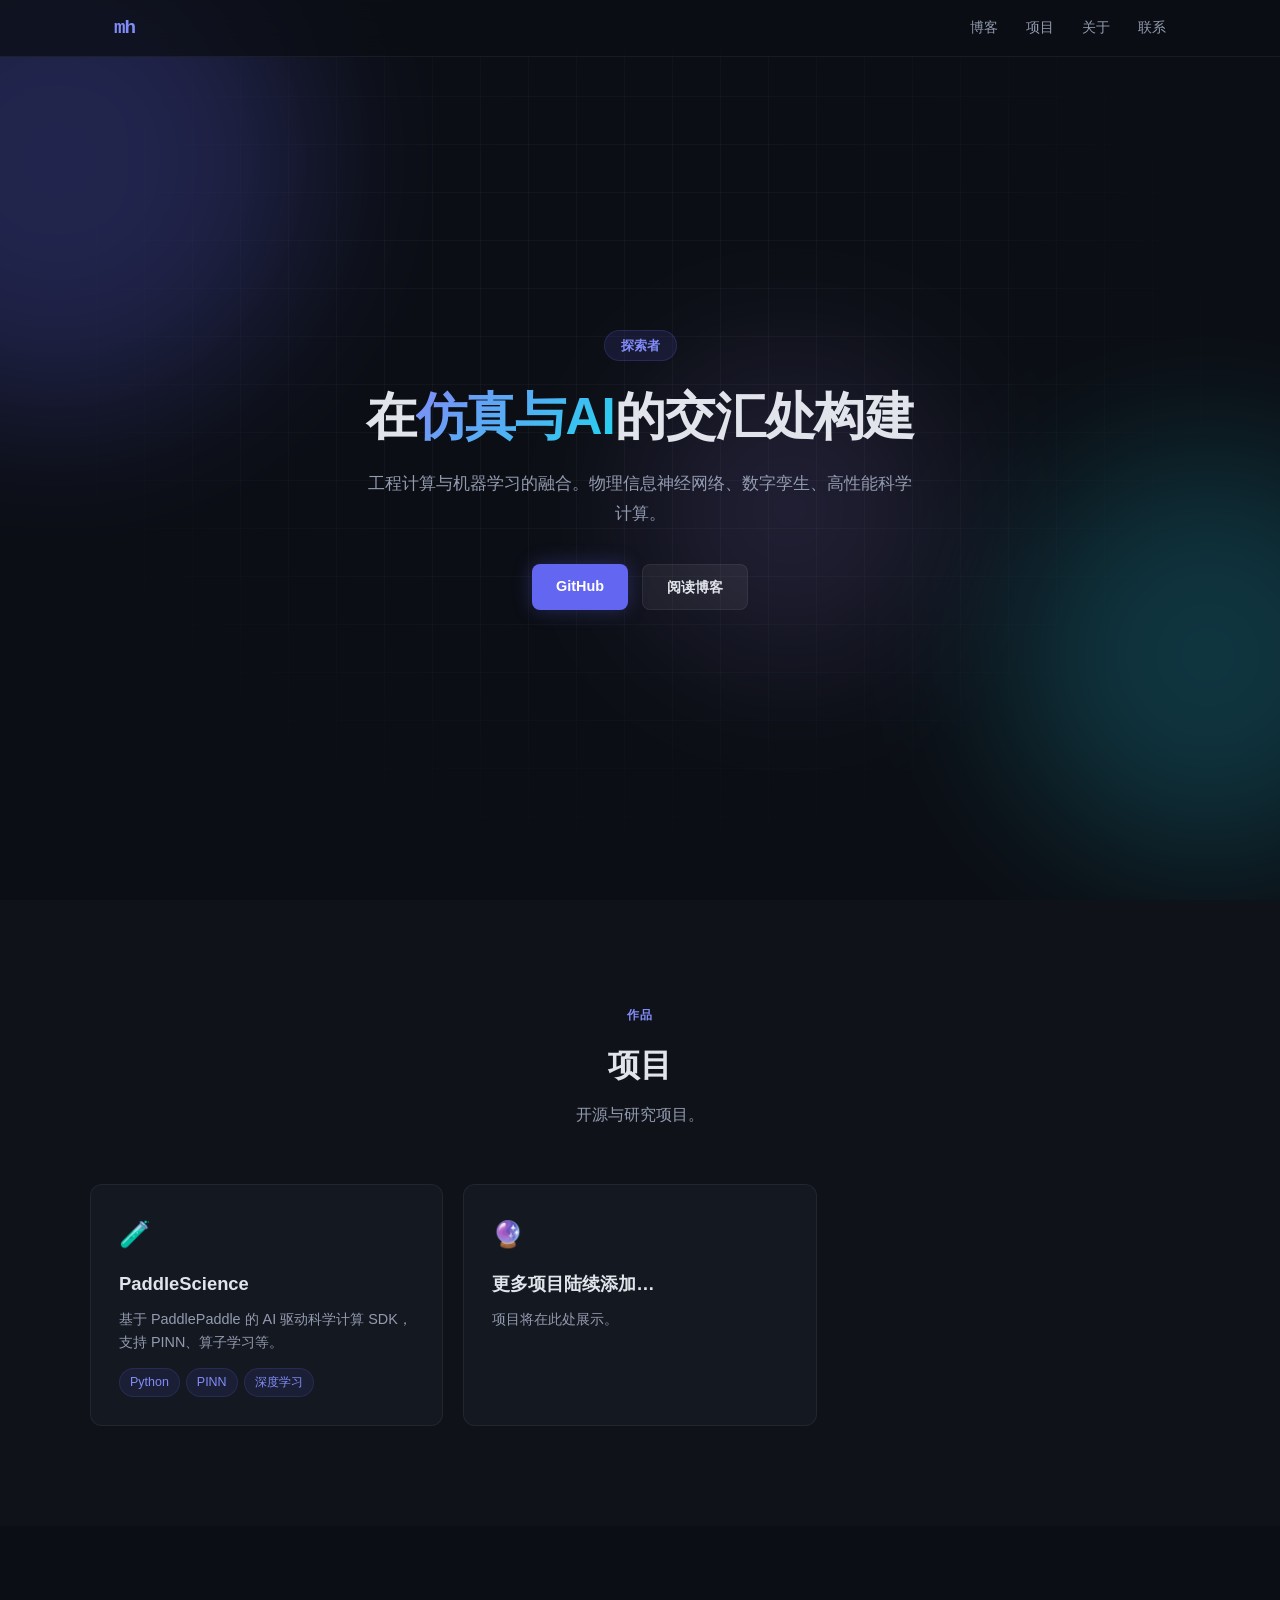
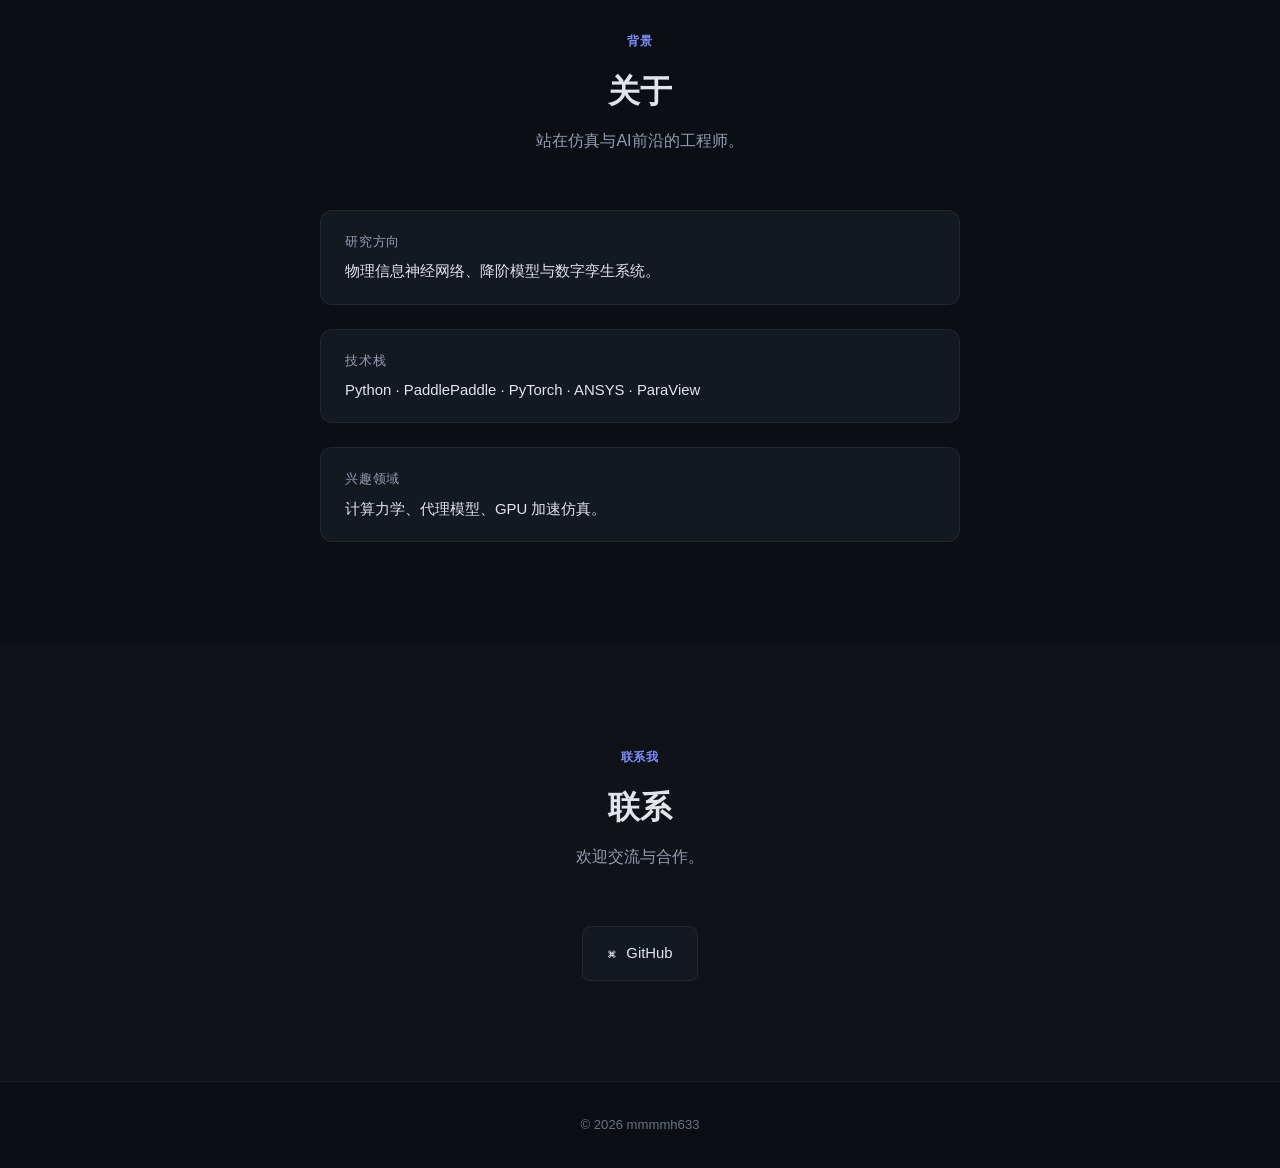
==== index.html @ 7cfa495d "全站中文化，新增博客独立页面（三栏布局：文件树 | 内容 | 目录）" ====
<!DOCTYPE html>
<html lang="zh-CN">
<head>
<meta charset="UTF-8">
<meta name="viewport" content="width=device-width, initial-scale=1.0">
<title>mmmmh633</title>
<link rel="stylesheet" href="style.css">
</head>
<body>

<!-- 导航 -->
<nav class="nav">
  <div class="nav-inner">
    <a href="#" class="logo">mh</a>
    <div class="nav-links">
      <a href="blog.html">博客</a>
      <a href="#projects">项目</a>
      <a href="#about">关于</a>
      <a href="#contact">联系</a>
    </div>
  </div>
</nav>

<!-- 首屏 -->
<section class="hero" id="home">
  <div class="hero-grid"></div>
  <div class="hero-orb orb-1"></div>
  <div class="hero-orb orb-2"></div>
  <div class="hero-orb orb-3"></div>
  <div class="hero-content">
    <div class="hero-tag">探索者</div>
    <h1>在<span class="gradient-text">仿真与AI</span>的交汇处构建</h1>
    <p class="hero-desc">工程计算与机器学习的融合。物理信息神经网络、数字孪生、高性能科学计算。</p>
    <div class="hero-links">
      <a href="https://github.com/mmmmh633" class="btn-primary" target="_blank">GitHub</a>
      <a href="blog.html" class="btn-secondary">阅读博客</a>
    </div>
  </div>
</section>

<!-- 项目 -->
<section class="section section-alt" id="projects">
  <div class="container">
    <div class="section-header">
      <span class="section-tag">作品</span>
      <h2>项目</h2>
      <p>开源与研究项目。</p>
    </div>
    <div class="projects-grid">
      <a href="https://github.com/mmmmh633/PaddleScience" class="project-card" target="_blank">
        <div class="project-icon">🧪</div>
        <h3>PaddleScience</h3>
        <p>基于 PaddlePaddle 的 AI 驱动科学计算 SDK，支持 PINN、算子学习等。</p>
        <div class="project-tags">
          <span>Python</span><span>PINN</span><span>深度学习</span>
        </div>
      </a>
      <div class="project-card placeholder">
        <div class="project-icon">🔮</div>
        <h3>更多项目陆续添加…</h3>
        <p>项目将在此处展示。</p>
      </div>
    </div>
  </div>
</section>

<!-- 关于 -->
<section class="section" id="about">
  <div class="container">
    <div class="section-header">
      <span class="section-tag">背景</span>
      <h2>关于</h2>
      <p>站在仿真与AI前沿的工程师。</p>
    </div>
    <div class="about-card">
      <div class="about-highlights">
        <div class="highlight">
          <span class="highlight-label">研究方向</span>
          <p>物理信息神经网络、降阶模型与数字孪生系统。</p>
        </div>
        <div class="highlight">
          <span class="highlight-label">技术栈</span>
          <p>Python · PaddlePaddle · PyTorch · ANSYS · ParaView</p>
        </div>
        <div class="highlight">
          <span class="highlight-label">兴趣领域</span>
          <p>计算力学、代理模型、GPU 加速仿真。</p>
        </div>
      </div>
    </div>
  </div>
</section>

<!-- 联系 -->
<section class="section section-alt" id="contact">
  <div class="container">
    <div class="section-header">
      <span class="section-tag">联系我</span>
      <h2>联系</h2>
      <p>欢迎交流与合作。</p>
    </div>
    <div class="contact-links">
      <a href="https://github.com/mmmmh633" class="contact-link" target="_blank">
        <span class="contact-icon">⌘</span>
        <span>GitHub</span>
      </a>
    </div>
  </div>
</section>

<!-- 页脚 -->
<footer>
  <div class="container">
    <p>&copy; 2026 mmmmh633</p>
  </div>
</footer>

<script src="app.js"></script>
</body>
</html>
---- style.css ----
/* ===== Variables ===== */
:root {
  --bg: #0b0e14;
  --bg-alt: #0f1219;
  --surface: #141820;
  --surface2: #1c212a;
  --border: rgba(255,255,255,.06);
  --border-hover: rgba(255,255,255,.12);
  --text: #e1e4ea;
  --text2: #939bb0;
  --text3: #6b7280;

  --accent: #6366f1;
  --accent2: #818cf8;
  --cyan: #22d3ee;
  --green: #34d399;
  --purple: #a78bfa;
  --orange: #fb923c;
  --pink: #f472b6;
  --radius: 12px;
  --radius-sm: 8px;
  --shadow: 0 4px 32px rgba(0,0,0,.45);
  --font: -apple-system, BlinkMacSystemFont, "Segoe UI", "Noto Sans SC", sans-serif;
  --font-mono: "Cascadia Code", "Fira Code", "JetBrains Mono", Consolas, monospace;

  /* blog layout */
  --sidebar-w: 260px;
  --toc-w: 220px;
  --nav-h: 56px;
}

/* ===== Reset ===== */
*, *::before, *::after { margin:0; padding:0; box-sizing:border-box; }
html { scroll-behavior:smooth; }
body {
  font-family: var(--font);
  background: var(--bg);
  color: var(--text);
  line-height: 1.7;
  -webkit-font-smoothing: antialiased;
}

a { color: inherit; text-decoration: none; }
img { max-width: 100%; display: block; }

/* ===== Navigation ===== */
.nav {
  position: fixed; top: 0; left: 0; right: 0; z-index: 100;
  background: rgba(11,14,20,.75);
  backdrop-filter: blur(16px);
  -webkit-backdrop-filter: blur(16px);
  border-bottom: 1px solid var(--border);
}
.nav-inner {
  max-width: 1100px; margin: 0 auto;
  padding: 0 24px; height: var(--nav-h);
  display: flex; align-items: center; justify-content: space-between;
}
.logo {
  font-family: var(--font-mono);
  font-size: 1.2em; font-weight: 700;
  color: var(--accent2);
  letter-spacing: -1px;
}
.nav-links { display: flex; gap: 28px; }
.nav-links a {
  font-size: .88em; color: var(--text2);
  transition: color .2s;
}
.nav-links a:hover { color: var(--text); }
.nav-links a.active { color: var(--accent2); font-weight: 600; }

/* ===== Hero ===== */
.hero {
  position: relative;
  min-height: 100vh;
  display: flex; align-items: center; justify-content: center;
  overflow: hidden;
  padding: 120px 24px 80px;
}
.hero-grid {
  position: absolute; inset: 0;
  background-image:
    linear-gradient(rgba(255,255,255,.03) 1px, transparent 1px),
    linear-gradient(90deg, rgba(255,255,255,.03) 1px, transparent 1px);
  background-size: 48px 48px;
  mask-image: radial-gradient(ellipse at 50% 40%, black 30%, transparent 70%);
}
.hero-orb {
  position: absolute; border-radius: 50%; filter: blur(80px); opacity: .25;
}
.orb-1 { width: 500px; height: 500px; top: -10%; left: -15%; background: var(--accent); }
.orb-2 { width: 400px; height: 400px; bottom: 5%; right: -10%; background: var(--cyan); opacity: .2; }
.orb-3 { width: 300px; height: 300px; top: 40%; left: 50%; background: var(--purple); opacity: .15; }

.hero-content { position: relative; z-index: 1; text-align: center; max-width: 720px; }
.hero-tag {
  display: inline-block;
  padding: 4px 16px; border-radius: 99px;
  font-size: .8em; font-weight: 600;
  background: rgba(99,102,241,.12);
  color: var(--accent2);
  border: 1px solid rgba(99,102,241,.2);
  margin-bottom: 24px;
}
.hero h1 {
  font-size: clamp(2em, 5vw, 3.2em);
  font-weight: 700; line-height: 1.25;
  letter-spacing: -.02em; margin-bottom: 20px;
}
.gradient-text {
  background: linear-gradient(135deg, var(--accent2), var(--cyan));
  -webkit-background-clip: text;
  -webkit-text-fill-color: transparent;
}
.hero-desc {
  font-size: 1.08em; color: var(--text2);
  line-height: 1.7; max-width: 560px;
  margin: 0 auto 36px;
}
.hero-links { display: flex; gap: 14px; justify-content: center; flex-wrap: wrap; }
.btn-primary, .btn-secondary {
  padding: 10px 24px; border-radius: var(--radius-sm);
  font-size: .9em; font-weight: 600;
  transition: all .25s;
}
.btn-primary {
  background: var(--accent); color: #fff;
  box-shadow: 0 0 20px rgba(99,102,241,.3);
}
.btn-primary:hover { background: var(--accent2); transform: translateY(-1px); box-shadow: 0 0 30px rgba(99,102,241,.45); }
.btn-secondary {
  background: rgba(255,255,255,.06); color: var(--text);
  border: 1px solid var(--border);
}
.btn-secondary:hover { background: rgba(255,255,255,.1); border-color: var(--border-hover); }

/* ===== Section ===== */
.section { padding: 100px 24px; }
.section-alt { background: var(--bg-alt); }
.container { max-width: 1100px; margin: 0 auto; }
.section-header { text-align: center; margin-bottom: 56px; }
.section-tag {
  display: inline-block;
  font-size: .78em; font-weight: 600;
  color: var(--accent2); text-transform: uppercase;
  letter-spacing: .08em; margin-bottom: 12px;
}
.section-header h2 {
  font-size: 2em; font-weight: 700;
  letter-spacing: -.01em; margin-bottom: 8px;
}
.section-header p { color: var(--text2); font-size: 1em; max-width: 480px; margin: 0 auto; }

/* ===== Blog Card (index) ===== */
.blog-grid {
  display: grid;
  grid-template-columns: repeat(auto-fill, minmax(320px, 1fr));
  gap: 20px;
}
.blog-card {
  background: var(--surface);
  border: 1px solid var(--border);
  border-radius: var(--radius);
  overflow: hidden;
  transition: all .3s;
  cursor: pointer;
  display: block;
}
.blog-card:hover {
  border-color: var(--border-hover);
  transform: translateY(-2px);
  box-shadow: var(--shadow);
}
.blog-card-body { padding: 24px; }
.blog-date { font-size: .8em; color: var(--text3); font-family: var(--font-mono); }
.blog-card h3 { font-size: 1.15em; margin: 8px 0 6px; font-weight: 600; }
.blog-card p { color: var(--text2); font-size: .9em; line-height: 1.6; }

/* ===== Projects ===== */
.projects-grid {
  display: grid;
  grid-template-columns: repeat(auto-fill, minmax(320px, 1fr));
  gap: 20px;
}
.project-card {
  background: var(--surface);
  border: 1px solid var(--border);
  border-radius: var(--radius);
  padding: 28px;
  transition: all .3s;
  display: block;
}
.project-card:hover {
  border-color: var(--accent);
  box-shadow: 0 0 24px rgba(99,102,241,.12);
  transform: translateY(-2px);
}
.project-card.placeholder { opacity: .4; pointer-events: none; }
.project-icon { font-size: 1.6em; margin-bottom: 12px; }
.project-card h3 { font-size: 1.15em; font-weight: 600; margin-bottom: 8px; }
.project-card p { color: var(--text2); font-size: .9em; line-height: 1.6; margin-bottom: 14px; }
.project-tags { display: flex; gap: 6px; flex-wrap: wrap; }
.project-tags span {
  padding: 3px 10px; border-radius: 99px;
  font-size: .78em; font-weight: 500;
  background: rgba(99,102,241,.1);
  color: var(--accent2);
  border: 1px solid rgba(99,102,241,.15);
}

/* ===== About ===== */
.about-card {
  max-width: 640px; margin: 0 auto;
}
.about-highlights { display: flex; flex-direction: column; gap: 24px; }
.highlight {
  padding: 20px 24px;
  background: var(--surface);
  border: 1px solid var(--border);
  border-radius: var(--radius);
  transition: all .3s;
}
.highlight:hover { border-color: var(--border-hover); }
.highlight-label {
  font-size: .82em; color: var(--text2);
  text-transform: uppercase; letter-spacing: .06em;
  display: block; margin-bottom: 6px;
}
.highlight p { color: var(--text); font-size: .93em; line-height: 1.65; }

/* ===== Contact ===== */
.contact-links { display: flex; gap: 16px; justify-content: center; flex-wrap: wrap; }
.contact-link {
  display: flex; align-items: center; gap: 10px;
  padding: 12px 24px;
  background: var(--surface);
  border: 1px solid var(--border);
  border-radius: var(--radius-sm);
  font-size: .93em; font-weight: 500;
  transition: all .25s;
}
.contact-link:hover {
  border-color: var(--accent);
  box-shadow: 0 0 16px rgba(99,102,241,.1);
}
.contact-icon { font-size: 1.15em; }

/* ===== Footer ===== */
footer {
  padding: 32px 24px; text-align: center;
  font-size: .82em; color: var(--text3);
  border-top: 1px solid var(--border);
}

/* ===== Scroll animation ===== */
.fade-in {
  opacity: 0;
  transform: translateY(24px);
  transition: opacity .6s ease, transform .6s ease;
}
.fade-in.visible {
  opacity: 1;
  transform: translateY(0);
}

/* =============================================
   Blog Page Layout
   ============================================= */
.blog-page {
  padding-top: var(--nav-h);
}

.blog-layout {
  display: flex;
  min-height: calc(100vh - var(--nav-h) - 80px);
  margin: 0 auto;
}

/* ----- Left: File Tree ----- */
.blog-sidebar {
  width: var(--sidebar-w);
  min-width: var(--sidebar-w);
  border-right: 1px solid var(--border);
  background: var(--bg-alt);
  padding: 20px 0;
  overflow-y: auto;
  position: sticky;
  top: var(--nav-h);
  height: calc(100vh - var(--nav-h));
}

.sidebar-head {
  padding: 0 20px 12px;
  font-size: .75em; font-weight: 600;
  color: var(--text3);
  text-transform: uppercase;
  letter-spacing: .08em;
}

/* file tree nodes */
.file-tree { padding: 0 12px; }

.tree-category {
  margin-bottom: 4px;
}

.tree-cat-label {
  display: flex; align-items: center; gap: 6px;
  padding: 6px 8px;
  font-size: .82em; font-weight: 600;
  color: var(--text2);
  cursor: pointer;
  border-radius: 6px;
  transition: all .15s;
  user-select: none;
}
.tree-cat-label:hover { background: var(--surface2); color: var(--text); }
.tree-cat-label .arrow {
  font-size: .7em;
  transition: transform .2s;
  display: inline-block;
  width: 14px;
  text-align: center;
  color: var(--text3);
}
.tree-cat-label.collapsed .arrow { transform: rotate(-90deg); }

.tree-posts { overflow: hidden; }

.tree-post {
  display: block;
  padding: 5px 8px 5px 28px;
  font-size: .82em; color: var(--text3);
  border-radius: 6px;
  cursor: pointer;
  transition: all .15s;
}
.tree-post:hover { background: var(--surface2); color: var(--text); }
.tree-post.active {
  background: rgba(99,102,241,.12);
  color: var(--accent2);
  font-weight: 500;
}

/* ----- Center: Content ----- */
.blog-main {
  flex: 1;
  max-width: 780px;
  padding: 40px 48px 80px;
  overflow-y: auto;
}

.blog-welcome {
  text-align: center;
  padding: 80px 0;
}
.blog-welcome h2 {
  font-size: 2em; font-weight: 700; margin-top: 8px;
}
.blog-welcome p { color: var(--text2); margin-top: 8px; }

/* blog article */
.blog-article { animation: fadeUp .35s ease; }

@keyframes fadeUp {
  from { opacity: 0; transform: translateY(12px); }
  to   { opacity: 1; transform: translateY(0); }
}

.blog-article-header {
  margin-bottom: 32px;
  padding-bottom: 24px;
  border-bottom: 1px solid var(--border);
}
.blog-article-meta {
  display: flex; align-items: center; gap: 12px;
  font-size: .82em; color: var(--text3);
  margin-bottom: 12px;
}
.blog-article-meta .cat-tag {
  padding: 2px 10px; border-radius: 99px;
  font-size: .78em; font-weight: 500;
  background: rgba(99,102,241,.1);
  color: var(--accent2);
  border: 1px solid rgba(99,102,241,.15);
}
.blog-article h1 {
  font-size: 1.8em; font-weight: 700;
  line-height: 1.35; letter-spacing: -.01em;
}

.blog-article h2 {
  font-size: 1.25em; font-weight: 600;
  margin: 40px 0 12px;
  padding-bottom: 6px;
  border-bottom: 1px solid var(--border);
}
.blog-article h3 {
  font-size: 1.05em; font-weight: 600;
  margin: 28px 0 8px;
  color: var(--text);
}
.blog-article p {
  margin-bottom: 14px;
  color: var(--text2);
  font-size: .93em;
  line-height: 1.8;
}
.blog-article ul, .blog-article ol {
  margin: 0 0 16px 20px;
  color: var(--text2);
  font-size: .93em;
}
.blog-article li { margin-bottom: 6px; line-height: 1.7; }
.blog-article code {
  font-family: var(--font-mono);
  font-size: .88em;
  background: var(--surface2);
  padding: 2px 6px;
  border-radius: 4px;
  color: var(--accent2);
}
.blog-article pre {
  background: var(--surface);
  border: 1px solid var(--border);
  border-radius: var(--radius-sm);
  padding: 16px 20px;
  overflow-x: auto;
  margin-bottom: 16px;
}
.blog-article pre code {
  background: none;
  padding: 0;
  color: var(--text);
}
.blog-article blockquote {
  border-left: 3px solid var(--accent);
  padding: 8px 16px;
  margin-bottom: 16px;
  color: var(--text3);
  font-size: .9em;
}

/* ----- Right: TOC ----- */
.blog-toc {
  width: var(--toc-w);
  min-width: var(--toc-w);
  border-left: 1px solid var(--border);
  background: var(--bg-alt);
  padding: 20px 0;
  overflow-y: auto;
  position: sticky;
  top: var(--nav-h);
  height: calc(100vh - var(--nav-h));
}

.toc-nav { padding: 0 12px; }

.toc-item {
  display: block;
  padding: 4px 8px;
  font-size: .8em; color: var(--text3);
  border-radius: 4px;
  transition: all .15s;
  cursor: pointer;
  border-left: 2px solid transparent;
}
.toc-item:hover { color: var(--text); background: var(--surface2); }
.toc-item.toc-h3 { padding-left: 16px; font-size: .76em; }
.toc-item.active {
  color: var(--accent2);
  border-left-color: var(--accent2);
  background: rgba(99,102,241,.06);
}
.toc-empty { color: var(--text3); font-size: .8em; padding: 0 8px; }

/* ===== Responsive ===== */
@media (max-width: 1024px) {
  .blog-toc { display: none; }
}
@media (max-width: 768px) {
  .nav-links { gap: 16px; }
  .nav-links a { font-size: .82em; }
  .hero { padding: 100px 20px 60px; }
  .section { padding: 64px 20px; }
  .section-header h2 { font-size: 1.6em; }
  .blog-grid, .projects-grid { grid-template-columns: 1fr; }

  .blog-sidebar {
    width: 200px;
    min-width: 200px;
  }
  .blog-main { padding: 24px 20px 60px; }
}
@media (max-width: 640px) {
  .blog-sidebar { display: none; }
  .blog-main { padding: 20px 16px 60px; }
}
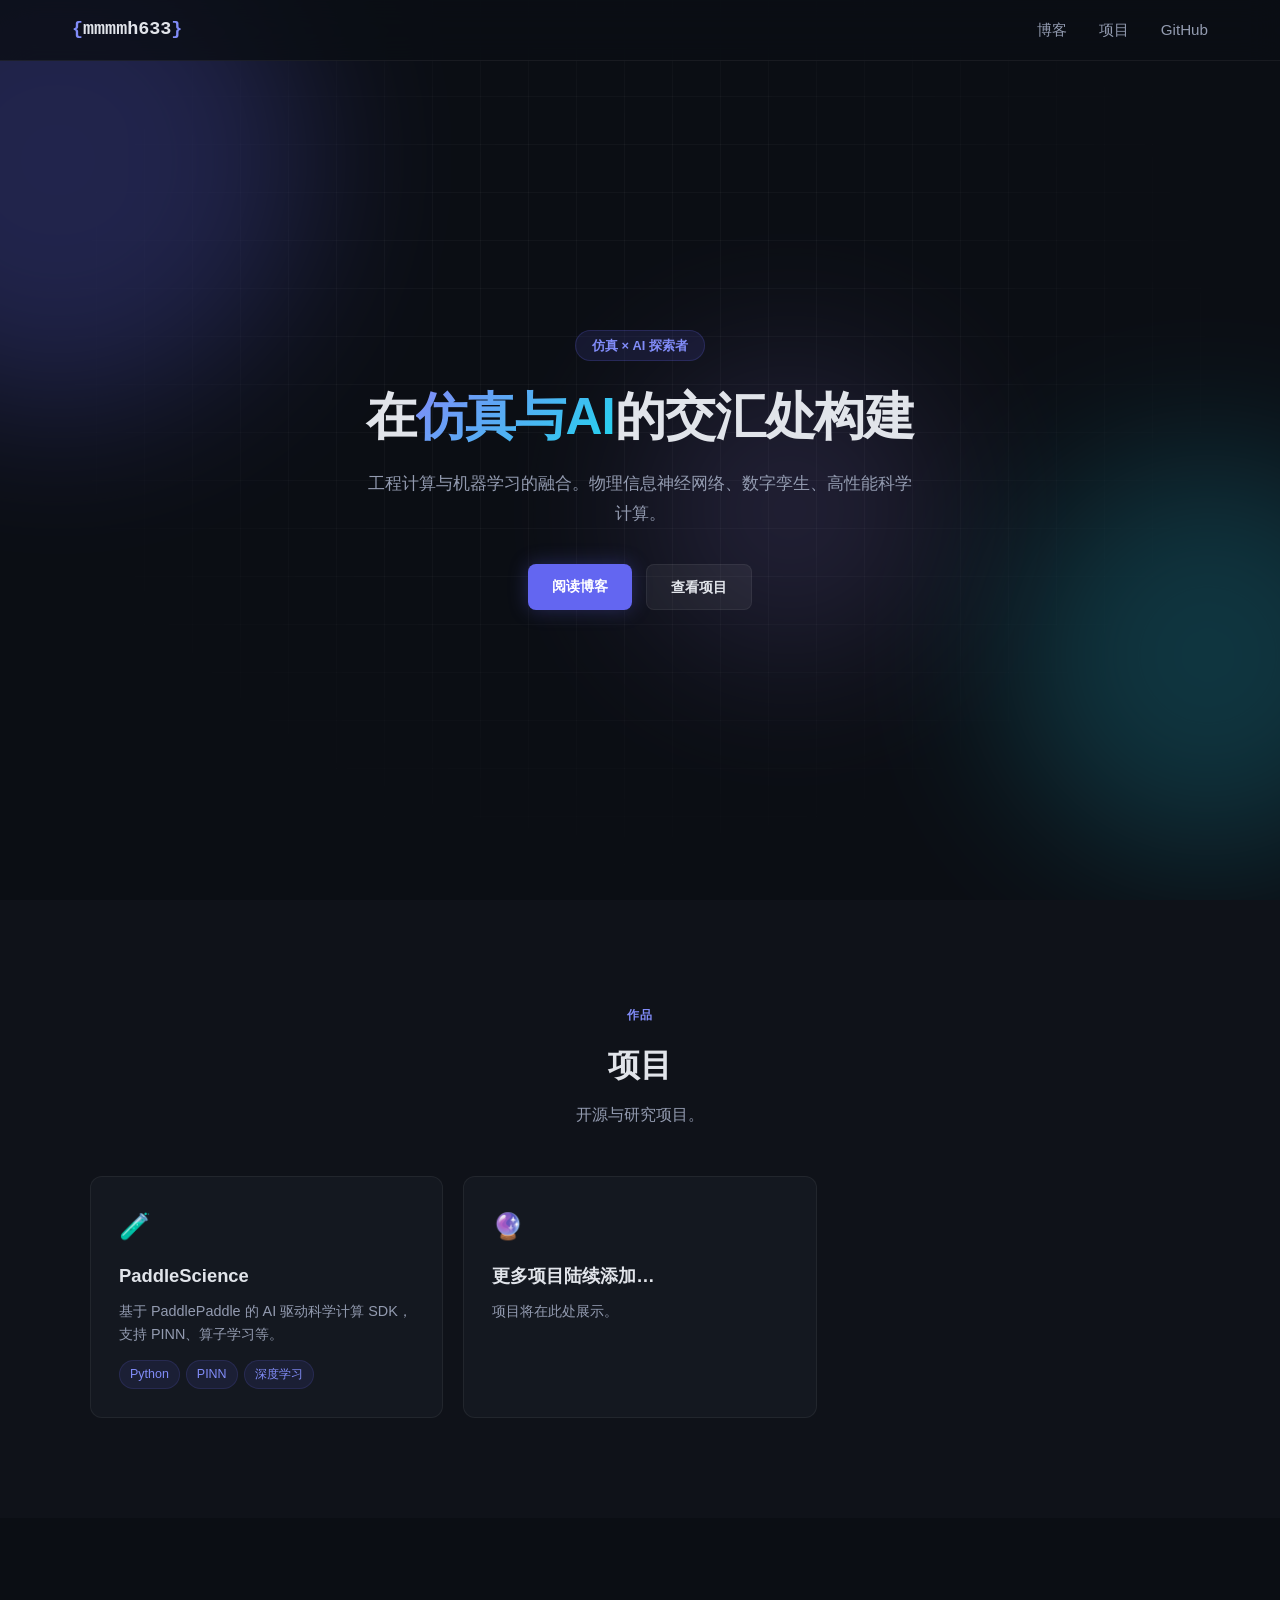
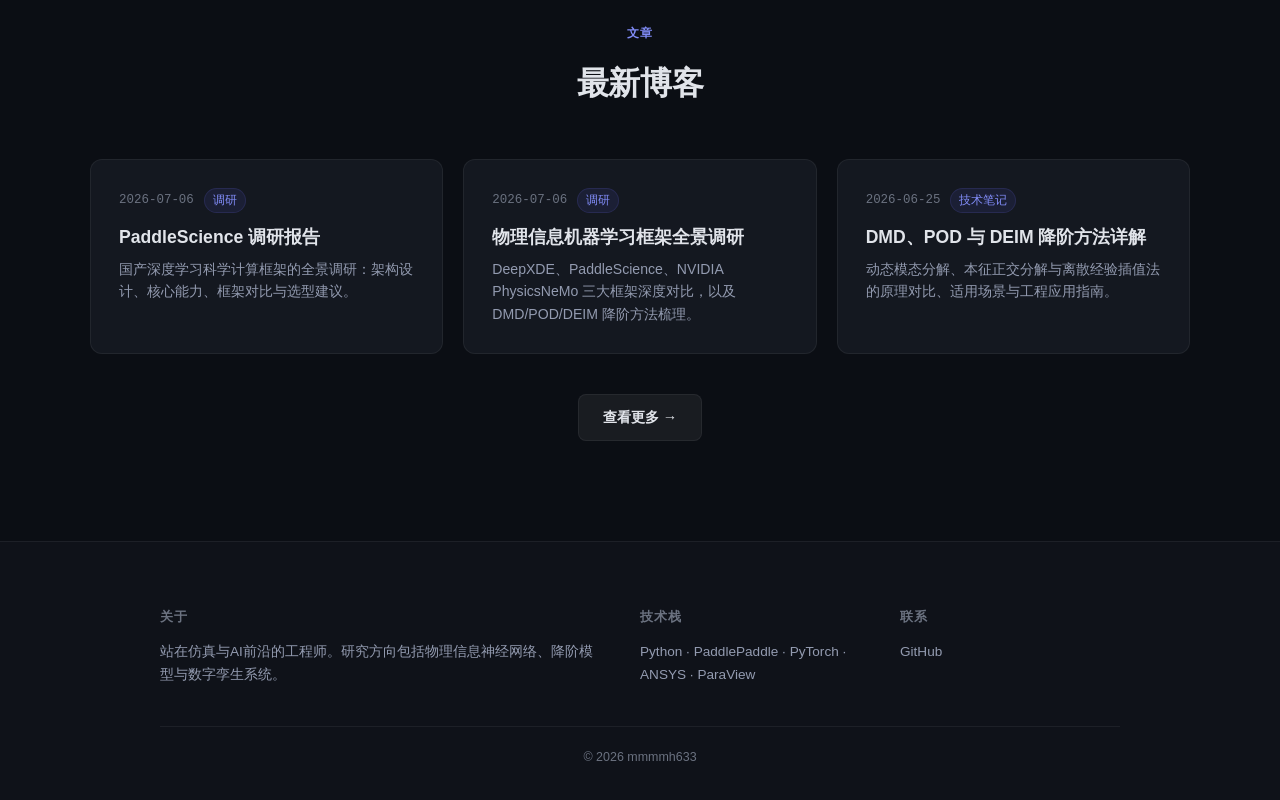
==== commit 01e04e8f: "首页改版：Logo放大、最新文章磁贴、关于联系并入页脚；博客页修复1080P全宽布局；导入3篇真实调研博文" ====
--- a/index.html
+++ b/index.html
@@ -11,12 +11,13 @@
 <!-- 导航 -->
 <nav class="nav">
   <div class="nav-inner">
-    <a href="#" class="logo">mh</a>
+    <a href="#" class="logo">
+      <span class="logo-bracket">{</span>mmmmh633<span class="logo-bracket">}</span>
+    </a>
     <div class="nav-links">
       <a href="blog.html">博客</a>
       <a href="#projects">项目</a>
-      <a href="#about">关于</a>
-      <a href="#contact">联系</a>
+      <a href="https://github.com/mmmmh633" target="_blank">GitHub</a>
     </div>
   </div>
 </nav>
@@ -28,12 +29,12 @@
   <div class="hero-orb orb-2"></div>
   <div class="hero-orb orb-3"></div>
   <div class="hero-content">
-    <div class="hero-tag">探索者</div>
+    <div class="hero-tag">仿真 × AI 探索者</div>
     <h1>在<span class="gradient-text">仿真与AI</span>的交汇处构建</h1>
     <p class="hero-desc">工程计算与机器学习的融合。物理信息神经网络、数字孪生、高性能科学计算。</p>
     <div class="hero-links">
-      <a href="https://github.com/mmmmh633" class="btn-primary" target="_blank">GitHub</a>
-      <a href="blog.html" class="btn-secondary">阅读博客</a>
+      <a href="blog.html" class="btn-primary">阅读博客</a>
+      <a href="#projects" class="btn-secondary">查看项目</a>
     </div>
   </div>
 </section>
@@ -64,53 +65,39 @@
   </div>
 </section>
 
-<!-- 关于 -->
-<section class="section" id="about">
+<!-- 最新文章磁贴 -->
+<section class="section" id="latest">
   <div class="container">
     <div class="section-header">
-      <span class="section-tag">背景</span>
-      <h2>关于</h2>
-      <p>站在仿真与AI前沿的工程师。</p>
+      <span class="section-tag">文章</span>
+      <h2>最新博客</h2>
     </div>
-    <div class="about-card">
-      <div class="about-highlights">
-        <div class="highlight">
-          <span class="highlight-label">研究方向</span>
-          <p>物理信息神经网络、降阶模型与数字孪生系统。</p>
-        </div>
-        <div class="highlight">
-          <span class="highlight-label">技术栈</span>
-          <p>Python · PaddlePaddle · PyTorch · ANSYS · ParaView</p>
-        </div>
-        <div class="highlight">
-          <span class="highlight-label">兴趣领域</span>
-          <p>计算力学、代理模型、GPU 加速仿真。</p>
-        </div>
-      </div>
+    <div class="blog-grid" id="homeBlogGrid"></div>
+    <div class="view-more">
+      <a href="blog.html" class="btn-secondary">查看更多 →</a>
     </div>
   </div>
 </section>
 
-<!-- 联系 -->
-<section class="section section-alt" id="contact">
-  <div class="container">
-    <div class="section-header">
-      <span class="section-tag">联系我</span>
-      <h2>联系</h2>
-      <p>欢迎交流与合作。</p>
+<!-- 页脚（含关于 + 联系信息） -->
+<footer class="footer-full">
+  <div class="footer-grid">
+    <div class="footer-col">
+      <h4>关于</h4>
+      <p>站在仿真与AI前沿的工程师。研究方向包括物理信息神经网络、降阶模型与数字孪生系统。</p>
     </div>
-    <div class="contact-links">
-      <a href="https://github.com/mmmmh633" class="contact-link" target="_blank">
-        <span class="contact-icon">⌘</span>
-        <span>GitHub</span>
-      </a>
+    <div class="footer-col">
+      <h4>技术栈</h4>
+      <p>Python · PaddlePaddle · PyTorch · ANSYS · ParaView</p>
+    </div>
+    <div class="footer-col">
+      <h4>联系</h4>
+      <div class="footer-links">
+        <a href="https://github.com/mmmmh633" target="_blank">GitHub</a>
+      </div>
     </div>
   </div>
-</section>
-
-<!-- 页脚 -->
-<footer>
-  <div class="container">
+  <div class="footer-bottom">
     <p>&copy; 2026 mmmmh633</p>
   </div>
 </footer>
--- a/style.css
+++ b/style.css
@@ -24,9 +24,9 @@
   --font-mono: "Cascadia Code", "Fira Code", "JetBrains Mono", Consolas, monospace;
 
   /* blog layout */
-  --sidebar-w: 260px;
-  --toc-w: 220px;
-  --nav-h: 56px;
+  --sidebar-w: 250px;
+  --toc-w: 210px;
+  --nav-h: 60px;
 }
 
 /* ===== Reset ===== */
@@ -46,26 +46,34 @@
 /* ===== Navigation ===== */
 .nav {
   position: fixed; top: 0; left: 0; right: 0; z-index: 100;
-  background: rgba(11,14,20,.75);
+  background: rgba(11,14,20,.8);
   backdrop-filter: blur(16px);
   -webkit-backdrop-filter: blur(16px);
   border-bottom: 1px solid var(--border);
 }
 .nav-inner {
-  max-width: 1100px; margin: 0 auto;
-  padding: 0 24px; height: var(--nav-h);
+  max-width: 1200px; margin: 0 auto;
+  padding: 0 32px; height: var(--nav-h);
   display: flex; align-items: center; justify-content: space-between;
 }
+
+/* Logo — bigger, distinctive */
 .logo {
   font-family: var(--font-mono);
-  font-size: 1.2em; font-weight: 700;
-  color: var(--accent2);
-  letter-spacing: -1px;
-}
-.nav-links { display: flex; gap: 28px; }
+  font-size: 1.15em; font-weight: 700;
+  color: var(--text);
+  letter-spacing: 0;
+  display: flex; align-items: center; gap: 0;
+}
+.logo-bracket { color: var(--accent2); }
+.logo:hover { color: var(--accent2); }
+.logo:hover .logo-bracket { color: var(--cyan); }
+
+.nav-links { display: flex; gap: 32px; align-items: center; }
 .nav-links a {
-  font-size: .88em; color: var(--text2);
+  font-size: .95em; color: var(--text2);
   transition: color .2s;
+  font-weight: 500;
 }
 .nav-links a:hover { color: var(--text); }
 .nav-links a.active { color: var(--accent2); font-weight: 600; }
@@ -122,7 +130,8 @@
 .btn-primary, .btn-secondary {
   padding: 10px 24px; border-radius: var(--radius-sm);
   font-size: .9em; font-weight: 600;
-  transition: all .25s;
+  transition: all .25s; cursor: pointer;
+  display: inline-block;
 }
 .btn-primary {
   background: var(--accent); color: #fff;
@@ -133,13 +142,13 @@
   background: rgba(255,255,255,.06); color: var(--text);
   border: 1px solid var(--border);
 }
-.btn-secondary:hover { background: rgba(255,255,255,.1); border-color: var(--border-hover); }
+.btn-secondary:hover { background: rgba(255,255,255,.1); border-color: var(--border-hover); color: var(--accent2); }
 
 /* ===== Section ===== */
 .section { padding: 100px 24px; }
 .section-alt { background: var(--bg-alt); }
 .container { max-width: 1100px; margin: 0 auto; }
-.section-header { text-align: center; margin-bottom: 56px; }
+.section-header { text-align: center; margin-bottom: 48px; }
 .section-tag {
   display: inline-block;
   font-size: .78em; font-weight: 600;
@@ -148,39 +157,72 @@
 }
 .section-header h2 {
   font-size: 2em; font-weight: 700;
-  letter-spacing: -.01em; margin-bottom: 8px;
-}
-.section-header p { color: var(--text2); font-size: 1em; max-width: 480px; margin: 0 auto; }
-
-/* ===== Blog Card (index) ===== */
+  letter-spacing: -.01em;
+}
+.section-header p { color: var(--text2); font-size: 1em; max-width: 480px; margin: 8px auto 0; }
+
+/* ===== View More ===== */
+.view-more { text-align: center; margin-top: 40px; }
+
+/* ===== Homepage Blog Cards (磁贴) ===== */
 .blog-grid {
   display: grid;
-  grid-template-columns: repeat(auto-fill, minmax(320px, 1fr));
+  grid-template-columns: repeat(auto-fill, minmax(340px, 1fr));
   gap: 20px;
 }
 .blog-card {
   background: var(--surface);
   border: 1px solid var(--border);
   border-radius: var(--radius);
-  overflow: hidden;
+  padding: 28px;
   transition: all .3s;
   cursor: pointer;
-  display: block;
+  display: flex; flex-direction: column;
+  position: relative;
+  overflow: hidden;
+}
+.blog-card::before {
+  content: '';
+  position: absolute; top: 0; left: 0; right: 0;
+  height: 3px;
+  background: linear-gradient(90deg, var(--accent), var(--cyan));
+  opacity: 0; transition: opacity .3s;
 }
 .blog-card:hover {
   border-color: var(--border-hover);
-  transform: translateY(-2px);
-  box-shadow: var(--shadow);
-}
-.blog-card-body { padding: 24px; }
-.blog-date { font-size: .8em; color: var(--text3); font-family: var(--font-mono); }
-.blog-card h3 { font-size: 1.15em; margin: 8px 0 6px; font-weight: 600; }
-.blog-card p { color: var(--text2); font-size: .9em; line-height: 1.6; }
+  transform: translateY(-3px);
+  box-shadow: 0 8px 40px rgba(0,0,0,.5);
+}
+.blog-card:hover::before { opacity: 1; }
+
+.blog-card-meta {
+  display: flex; align-items: center; gap: 10px;
+  margin-bottom: 12px;
+}
+.blog-card-date {
+  font-size: .78em; color: var(--text3);
+  font-family: var(--font-mono);
+}
+.blog-card-cat {
+  padding: 2px 8px; border-radius: 99px;
+  font-size: .72em; font-weight: 500;
+  background: rgba(99,102,241,.1);
+  color: var(--accent2);
+  border: 1px solid rgba(99,102,241,.15);
+}
+.blog-card h3 {
+  font-size: 1.1em; font-weight: 600;
+  margin-bottom: 8px; line-height: 1.4;
+}
+.blog-card p {
+  color: var(--text2); font-size: .88em;
+  line-height: 1.6; flex: 1;
+}
 
 /* ===== Projects ===== */
 .projects-grid {
   display: grid;
-  grid-template-columns: repeat(auto-fill, minmax(320px, 1fr));
+  grid-template-columns: repeat(auto-fill, minmax(340px, 1fr));
   gap: 20px;
 }
 .project-card {
@@ -209,48 +251,38 @@
   border: 1px solid rgba(99,102,241,.15);
 }
 
-/* ===== About ===== */
-.about-card {
-  max-width: 640px; margin: 0 auto;
-}
-.about-highlights { display: flex; flex-direction: column; gap: 24px; }
-.highlight {
-  padding: 20px 24px;
-  background: var(--surface);
-  border: 1px solid var(--border);
-  border-radius: var(--radius);
-  transition: all .3s;
-}
-.highlight:hover { border-color: var(--border-hover); }
-.highlight-label {
-  font-size: .82em; color: var(--text2);
-  text-transform: uppercase; letter-spacing: .06em;
-  display: block; margin-bottom: 6px;
-}
-.highlight p { color: var(--text); font-size: .93em; line-height: 1.65; }
-
-/* ===== Contact ===== */
-.contact-links { display: flex; gap: 16px; justify-content: center; flex-wrap: wrap; }
-.contact-link {
-  display: flex; align-items: center; gap: 10px;
-  padding: 12px 24px;
-  background: var(--surface);
-  border: 1px solid var(--border);
-  border-radius: var(--radius-sm);
-  font-size: .93em; font-weight: 500;
-  transition: all .25s;
-}
-.contact-link:hover {
-  border-color: var(--accent);
-  box-shadow: 0 0 16px rgba(99,102,241,.1);
-}
-.contact-icon { font-size: 1.15em; }
-
-/* ===== Footer ===== */
-footer {
-  padding: 32px 24px; text-align: center;
-  font-size: .82em; color: var(--text3);
+/* ===== Footer (with about + contact) ===== */
+.footer-full {
+  background: var(--bg-alt);
   border-top: 1px solid var(--border);
+  padding: 64px 32px 32px;
+}
+.footer-grid {
+  max-width: 960px; margin: 0 auto;
+  display: grid;
+  grid-template-columns: 2fr 1fr 1fr;
+  gap: 40px;
+}
+.footer-col h4 {
+  font-size: .82em; font-weight: 600;
+  color: var(--text3); text-transform: uppercase;
+  letter-spacing: .06em; margin-bottom: 12px;
+}
+.footer-col p {
+  font-size: .85em; color: var(--text2); line-height: 1.7;
+}
+.footer-links { display: flex; gap: 12px; flex-wrap: wrap; }
+.footer-links a {
+  font-size: .85em; color: var(--text2);
+  transition: color .2s;
+}
+.footer-links a:hover { color: var(--accent2); }
+.footer-bottom {
+  max-width: 960px; margin: 40px auto 0;
+  padding-top: 20px;
+  border-top: 1px solid var(--border);
+  text-align: center;
+  font-size: .78em; color: var(--text3);
 }
 
 /* ===== Scroll animation ===== */
@@ -273,8 +305,8 @@
 
 .blog-layout {
   display: flex;
+  width: 100%;
   min-height: calc(100vh - var(--nav-h) - 80px);
-  margin: 0 auto;
 }
 
 /* ----- Left: File Tree ----- */
@@ -300,10 +332,7 @@
 
 /* file tree nodes */
 .file-tree { padding: 0 12px; }
-
-.tree-category {
-  margin-bottom: 4px;
-}
+.tree-category { margin-bottom: 4px; }
 
 .tree-cat-label {
   display: flex; align-items: center; gap: 6px;
@@ -346,9 +375,9 @@
 /* ----- Center: Content ----- */
 .blog-main {
   flex: 1;
-  max-width: 780px;
-  padding: 40px 48px 80px;
+  padding: 40px 56px 80px;
   overflow-y: auto;
+  min-width: 0;
 }
 
 .blog-welcome {
@@ -391,14 +420,14 @@
 }
 
 .blog-article h2 {
-  font-size: 1.25em; font-weight: 600;
-  margin: 40px 0 12px;
+  font-size: 1.2em; font-weight: 600;
+  margin: 36px 0 12px;
   padding-bottom: 6px;
   border-bottom: 1px solid var(--border);
 }
 .blog-article h3 {
-  font-size: 1.05em; font-weight: 600;
-  margin: 28px 0 8px;
+  font-size: 1.02em; font-weight: 600;
+  margin: 24px 0 8px;
   color: var(--text);
 }
 .blog-article p {
@@ -428,11 +457,10 @@
   padding: 16px 20px;
   overflow-x: auto;
   margin-bottom: 16px;
+  font-size: .85em;
 }
 .blog-article pre code {
-  background: none;
-  padding: 0;
-  color: var(--text);
+  background: none; padding: 0; color: var(--text);
 }
 .blog-article blockquote {
   border-left: 3px solid var(--accent);
@@ -441,6 +469,22 @@
   color: var(--text3);
   font-size: .9em;
 }
+.blog-article table {
+  width: 100%; border-collapse: collapse;
+  margin-bottom: 16px; font-size: .88em;
+}
+.blog-article th, .blog-article td {
+  padding: 8px 12px; text-align: left;
+  border: 1px solid var(--border);
+}
+.blog-article th {
+  background: var(--surface2);
+  color: var(--text);
+  font-weight: 600;
+}
+.blog-article td { color: var(--text2); }
+.blog-article strong { color: var(--text); font-weight: 600; }
+.blog-article a { color: var(--accent2); text-decoration: underline; }
 
 /* ----- Right: TOC ----- */
 .blog-toc {
@@ -467,7 +511,7 @@
   border-left: 2px solid transparent;
 }
 .toc-item:hover { color: var(--text); background: var(--surface2); }
-.toc-item.toc-h3 { padding-left: 16px; font-size: .76em; }
+.toc-item.toc-h3 { padding-left: 20px; font-size: .76em; }
 .toc-item.active {
   color: var(--accent2);
   border-left-color: var(--accent2);
@@ -476,22 +520,22 @@
 .toc-empty { color: var(--text3); font-size: .8em; padding: 0 8px; }
 
 /* ===== Responsive ===== */
-@media (max-width: 1024px) {
+@media (max-width: 1100px) {
   .blog-toc { display: none; }
+  .blog-main { padding: 32px 40px 60px; }
 }
 @media (max-width: 768px) {
-  .nav-links { gap: 16px; }
-  .nav-links a { font-size: .82em; }
+  .nav-inner { padding: 0 20px; }
+  .nav-links { gap: 18px; }
+  .nav-links a { font-size: .85em; }
   .hero { padding: 100px 20px 60px; }
   .section { padding: 64px 20px; }
   .section-header h2 { font-size: 1.6em; }
   .blog-grid, .projects-grid { grid-template-columns: 1fr; }
-
-  .blog-sidebar {
-    width: 200px;
-    min-width: 200px;
-  }
-  .blog-main { padding: 24px 20px 60px; }
+  .footer-grid { grid-template-columns: 1fr; gap: 24px; }
+
+  .blog-sidebar { width: 200px; min-width: 200px; }
+  .blog-main { padding: 24px 24px 60px; }
 }
 @media (max-width: 640px) {
   .blog-sidebar { display: none; }
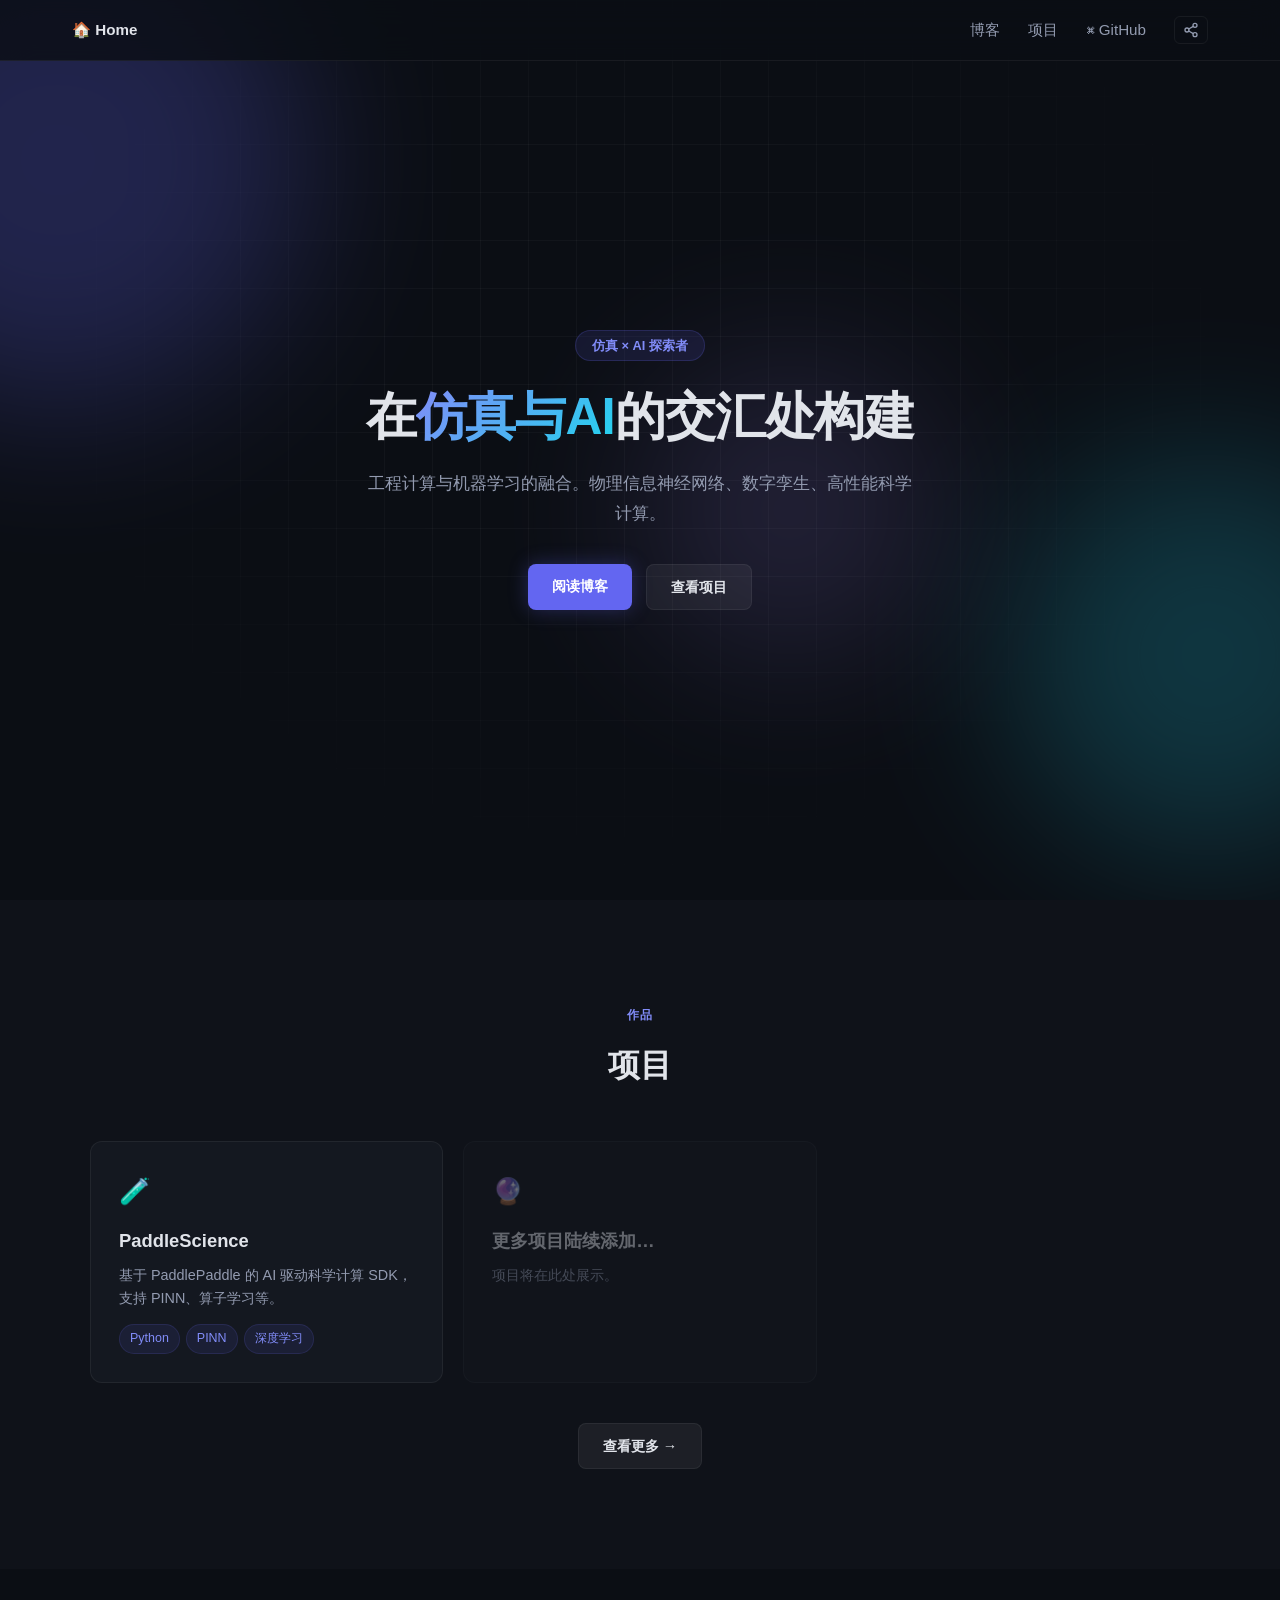
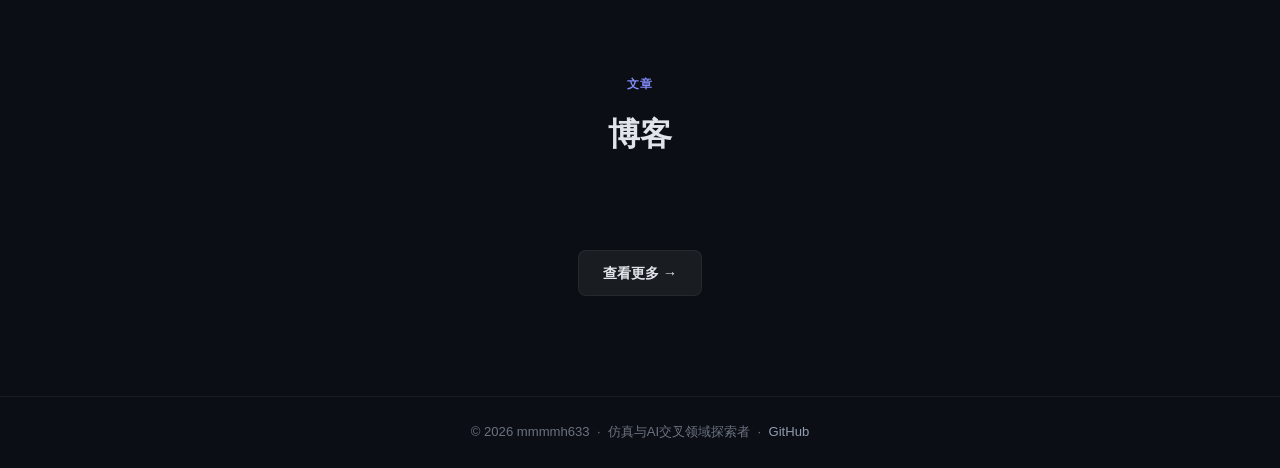
==== commit a19cca43: "UI优化：🏠Home导航、分享按钮、简化页脚；导入6篇完整博文+25张图片" ====
--- a/index.html
+++ b/index.html
@@ -11,13 +11,16 @@
 <!-- 导航 -->
 <nav class="nav">
   <div class="nav-inner">
-    <a href="#" class="logo">
-      <span class="logo-bracket">{</span>mmmmh633<span class="logo-bracket">}</span>
-    </a>
+    <a href="#" class="logo">🏠 Home</a>
     <div class="nav-links">
-      <a href="blog.html">博客</a>
+      <a href="#latest">博客</a>
       <a href="#projects">项目</a>
-      <a href="https://github.com/mmmmh633" target="_blank">GitHub</a>
+      <a href="https://github.com/mmmmh633" target="_blank">
+        <span class="nav-icon">⌘</span>GitHub
+      </a>
+      <button class="nav-share" id="shareBtn" title="分享">
+        <svg width="16" height="16" viewBox="0 0 24 24" fill="none" stroke="currentColor" stroke-width="2" stroke-linecap="round" stroke-linejoin="round"><circle cx="18" cy="5" r="3"/><circle cx="6" cy="12" r="3"/><circle cx="18" cy="19" r="3"/><line x1="8.59" y1="13.51" x2="15.42" y2="17.49"/><line x1="15.41" y1="6.51" x2="8.59" y2="10.49"/></svg>
+      </button>
     </div>
   </div>
 </nav>
@@ -33,7 +36,7 @@
     <h1>在<span class="gradient-text">仿真与AI</span>的交汇处构建</h1>
     <p class="hero-desc">工程计算与机器学习的融合。物理信息神经网络、数字孪生、高性能科学计算。</p>
     <div class="hero-links">
-      <a href="blog.html" class="btn-primary">阅读博客</a>
+      <a href="#latest" class="btn-primary">阅读博客</a>
       <a href="#projects" class="btn-secondary">查看项目</a>
     </div>
   </div>
@@ -45,7 +48,6 @@
     <div class="section-header">
       <span class="section-tag">作品</span>
       <h2>项目</h2>
-      <p>开源与研究项目。</p>
     </div>
     <div class="projects-grid">
       <a href="https://github.com/mmmmh633/PaddleScience" class="project-card" target="_blank">
@@ -62,6 +64,9 @@
         <p>项目将在此处展示。</p>
       </div>
     </div>
+    <div class="view-more">
+      <a href="https://github.com/mmmmh633" target="_blank" class="btn-secondary">查看更多 →</a>
+    </div>
   </div>
 </section>
 
@@ -70,7 +75,7 @@
   <div class="container">
     <div class="section-header">
       <span class="section-tag">文章</span>
-      <h2>最新博客</h2>
+      <h2>博客</h2>
     </div>
     <div class="blog-grid" id="homeBlogGrid"></div>
     <div class="view-more">
@@ -79,29 +84,14 @@
   </div>
 </section>
 
-<!-- 页脚（含关于 + 联系信息） -->
-<footer class="footer-full">
-  <div class="footer-grid">
-    <div class="footer-col">
-      <h4>关于</h4>
-      <p>站在仿真与AI前沿的工程师。研究方向包括物理信息神经网络、降阶模型与数字孪生系统。</p>
-    </div>
-    <div class="footer-col">
-      <h4>技术栈</h4>
-      <p>Python · PaddlePaddle · PyTorch · ANSYS · ParaView</p>
-    </div>
-    <div class="footer-col">
-      <h4>联系</h4>
-      <div class="footer-links">
-        <a href="https://github.com/mmmmh633" target="_blank">GitHub</a>
-      </div>
-    </div>
-  </div>
-  <div class="footer-bottom">
-    <p>&copy; 2026 mmmmh633</p>
+<!-- 页脚 -->
+<footer>
+  <div class="container">
+    <p>&copy; 2026 mmmmh633 &nbsp;·&nbsp; 仿真与AI交叉领域探索者 &nbsp;·&nbsp; <a href="https://github.com/mmmmh633" target="_blank">GitHub</a></p>
   </div>
 </footer>
 
+<script src="blog-posts-data.js"></script>
 <script src="app.js"></script>
 </body>
 </html>
--- a/style.css
+++ b/style.css
@@ -57,26 +57,36 @@
   display: flex; align-items: center; justify-content: space-between;
 }
 
-/* Logo — bigger, distinctive */
+/* Logo */
 .logo {
-  font-family: var(--font-mono);
-  font-size: 1.15em; font-weight: 700;
+  font-size: .95em; font-weight: 600;
   color: var(--text);
-  letter-spacing: 0;
   display: flex; align-items: center; gap: 0;
-}
-.logo-bracket { color: var(--accent2); }
+  transition: color .2s;
+}
 .logo:hover { color: var(--accent2); }
-.logo:hover .logo-bracket { color: var(--cyan); }
-
-.nav-links { display: flex; gap: 32px; align-items: center; }
+
+.nav-links { display: flex; gap: 28px; align-items: center; }
 .nav-links a {
   font-size: .95em; color: var(--text2);
   transition: color .2s;
   font-weight: 500;
+  display: flex; align-items: center; gap: 5px;
 }
 .nav-links a:hover { color: var(--text); }
 .nav-links a.active { color: var(--accent2); font-weight: 600; }
+.nav-icon { font-size: 1.1em; }
+
+/* Share button */
+.nav-share {
+  background: none; border: 1px solid var(--border);
+  border-radius: 6px; padding: 5px 8px;
+  cursor: pointer; color: var(--text2);
+  display: flex; align-items: center;
+  transition: all .2s;
+}
+.nav-share:hover { color: var(--text); border-color: var(--border-hover); background: rgba(255,255,255,.05); }
+.nav-share.copied { color: var(--green); border-color: var(--green); }
 
 /* ===== Hero ===== */
 .hero {
@@ -251,39 +261,14 @@
   border: 1px solid rgba(99,102,241,.15);
 }
 
-/* ===== Footer (with about + contact) ===== */
-.footer-full {
-  background: var(--bg-alt);
+/* ===== Footer ===== */
+footer {
+  padding: 24px 24px; text-align: center;
+  font-size: .82em; color: var(--text3);
   border-top: 1px solid var(--border);
-  padding: 64px 32px 32px;
-}
-.footer-grid {
-  max-width: 960px; margin: 0 auto;
-  display: grid;
-  grid-template-columns: 2fr 1fr 1fr;
-  gap: 40px;
-}
-.footer-col h4 {
-  font-size: .82em; font-weight: 600;
-  color: var(--text3); text-transform: uppercase;
-  letter-spacing: .06em; margin-bottom: 12px;
-}
-.footer-col p {
-  font-size: .85em; color: var(--text2); line-height: 1.7;
-}
-.footer-links { display: flex; gap: 12px; flex-wrap: wrap; }
-.footer-links a {
-  font-size: .85em; color: var(--text2);
-  transition: color .2s;
-}
-.footer-links a:hover { color: var(--accent2); }
-.footer-bottom {
-  max-width: 960px; margin: 40px auto 0;
-  padding-top: 20px;
-  border-top: 1px solid var(--border);
-  text-align: center;
-  font-size: .78em; color: var(--text3);
-}
+}
+footer a { color: var(--text2); transition: color .2s; }
+footer a:hover { color: var(--accent2); }
 
 /* ===== Scroll animation ===== */
 .fade-in {
@@ -469,6 +454,93 @@
   color: var(--text3);
   font-size: .9em;
 }
+
+/* ----- Rich content: badges, tiers, cards (from HTML reports) ----- */
+.blog-article .badge {
+  display: inline-block; padding: 3px 10px; border-radius: 99px;
+  font-size: .78em; font-weight: 600; margin: 1px 2px;
+}
+.blog-article .badge-green  { background: rgba(34,197,94,.15);  color: var(--green); }
+.blog-article .badge-yellow { background: rgba(245,158,11,.15); color: var(--orange); }
+.blog-article .badge-red    { background: rgba(239,68,68,.15);  color: #ef4444; }
+.blog-article .badge-blue   { background: rgba(59,130,246,.15); color: #3b82f6; }
+.blog-article .badge-cyan   { background: rgba(6,182,212,.15);  color: var(--cyan); }
+.blog-article .badge-purple { background: rgba(168,85,247,.15); color: var(--purple); }
+.blog-article .badge-pink   { background: rgba(236,72,153,.15); color: var(--pink); }
+.blog-article .badge-orange { background: rgba(249,115,22,.15); color: var(--orange); }
+
+.blog-article .tier-box {
+  border-radius: var(--radius); padding: 20px; border-left: 4px solid;
+  margin-bottom: 16px;
+}
+.blog-article .tier-green  { border-color: var(--green);  background: rgba(34,197,94,.06); }
+.blog-article .tier-yellow { border-color: var(--orange); background: rgba(245,158,11,.06); }
+.blog-article .tier-blue   { border-color: #3b82f6;      background: rgba(59,130,246,.06); }
+.blog-article .tier-cyan   { border-color: var(--cyan);  background: rgba(6,182,212,.06); }
+.blog-article .tier-purple { border-color: var(--purple); background: rgba(168,85,247,.06); }
+.blog-article .tier-red    { border-color: #ef4444;      background: rgba(239,68,68,.06); }
+
+.blog-article .model-card {
+  background: var(--surface2); border-radius: var(--radius-sm);
+  padding: 18px 20px; border: 1px solid rgba(255,255,255,.04);
+  margin-bottom: 12px;
+}
+.blog-article .model-card h4 { margin-bottom: 6px; font-size: .98em; }
+.blog-article .model-card p  { font-size: .85em; margin-bottom: 4px; }
+
+.blog-article .grid2 {
+  display: grid; grid-template-columns: 1fr 1fr; gap: 24px;
+  margin-bottom: 16px;
+}
+.blog-article .grid3 {
+  display: grid; grid-template-columns: repeat(3,1fr); gap: 16px;
+  margin-bottom: 16px;
+}
+@media (max-width: 768px) {
+  .blog-article .grid2, .blog-article .grid3 { grid-template-columns: 1fr; }
+}
+
+.blog-article .spec-row {
+  display: flex; justify-content: space-between; align-items: center;
+  padding: 8px 0; border-bottom: 1px solid rgba(255,255,255,.04);
+}
+.blog-article .spec-label { color: var(--text2); font-size: .9em; }
+.blog-article .spec-value { font-weight: 600; font-size: .93em; }
+
+.blog-article .vram-bar {
+  height: 6px; border-radius: 99px; background: var(--surface2);
+  margin: 6px 0 12px; overflow: hidden;
+}
+.blog-article .vram-fill { height: 100%; border-radius: 99px; }
+.blog-article .vram-fill.safe   { background: linear-gradient(90deg, var(--green), #16a34a); }
+.blog-article .vram-fill.warn   { background: linear-gradient(90deg, var(--orange), var(--orange)); }
+.blog-article .vram-fill.danger { background: linear-gradient(90deg, var(--orange), #ef4444); }
+
+.blog-article .flow-step {
+  display: flex; align-items: center; gap: 12px; padding: 10px 0;
+}
+.blog-article .flow-num {
+  width: 30px; height: 30px; border-radius: 50%; background: var(--accent);
+  display: flex; align-items: center; justify-content: center;
+  font-weight: 700; font-size: .85em; flex-shrink: 0;
+}
+.blog-article .flow-text { font-size: .92em; }
+
+.blog-article .tip {
+  background: rgba(59,130,246,.1); border: 1px solid rgba(59,130,246,.2);
+  border-radius: var(--radius-sm); padding: 14px 18px; margin: 12px 0; font-size: .9em;
+}
+.blog-article .warning {
+  background: rgba(239,68,68,.08); border: 1px solid rgba(239,68,68,.2);
+  border-radius: var(--radius-sm); padding: 14px 18px; margin: 12px 0; font-size: .9em;
+}
+
+.blog-article .subtitle {
+  color: var(--text2); margin-bottom: 24px; font-size: .95em;
+}
+.blog-article hr {
+  border: none; border-top: 1px solid var(--border); margin: 24px 0;
+}
 .blog-article table {
   width: 100%; border-collapse: collapse;
   margin-bottom: 16px; font-size: .88em;
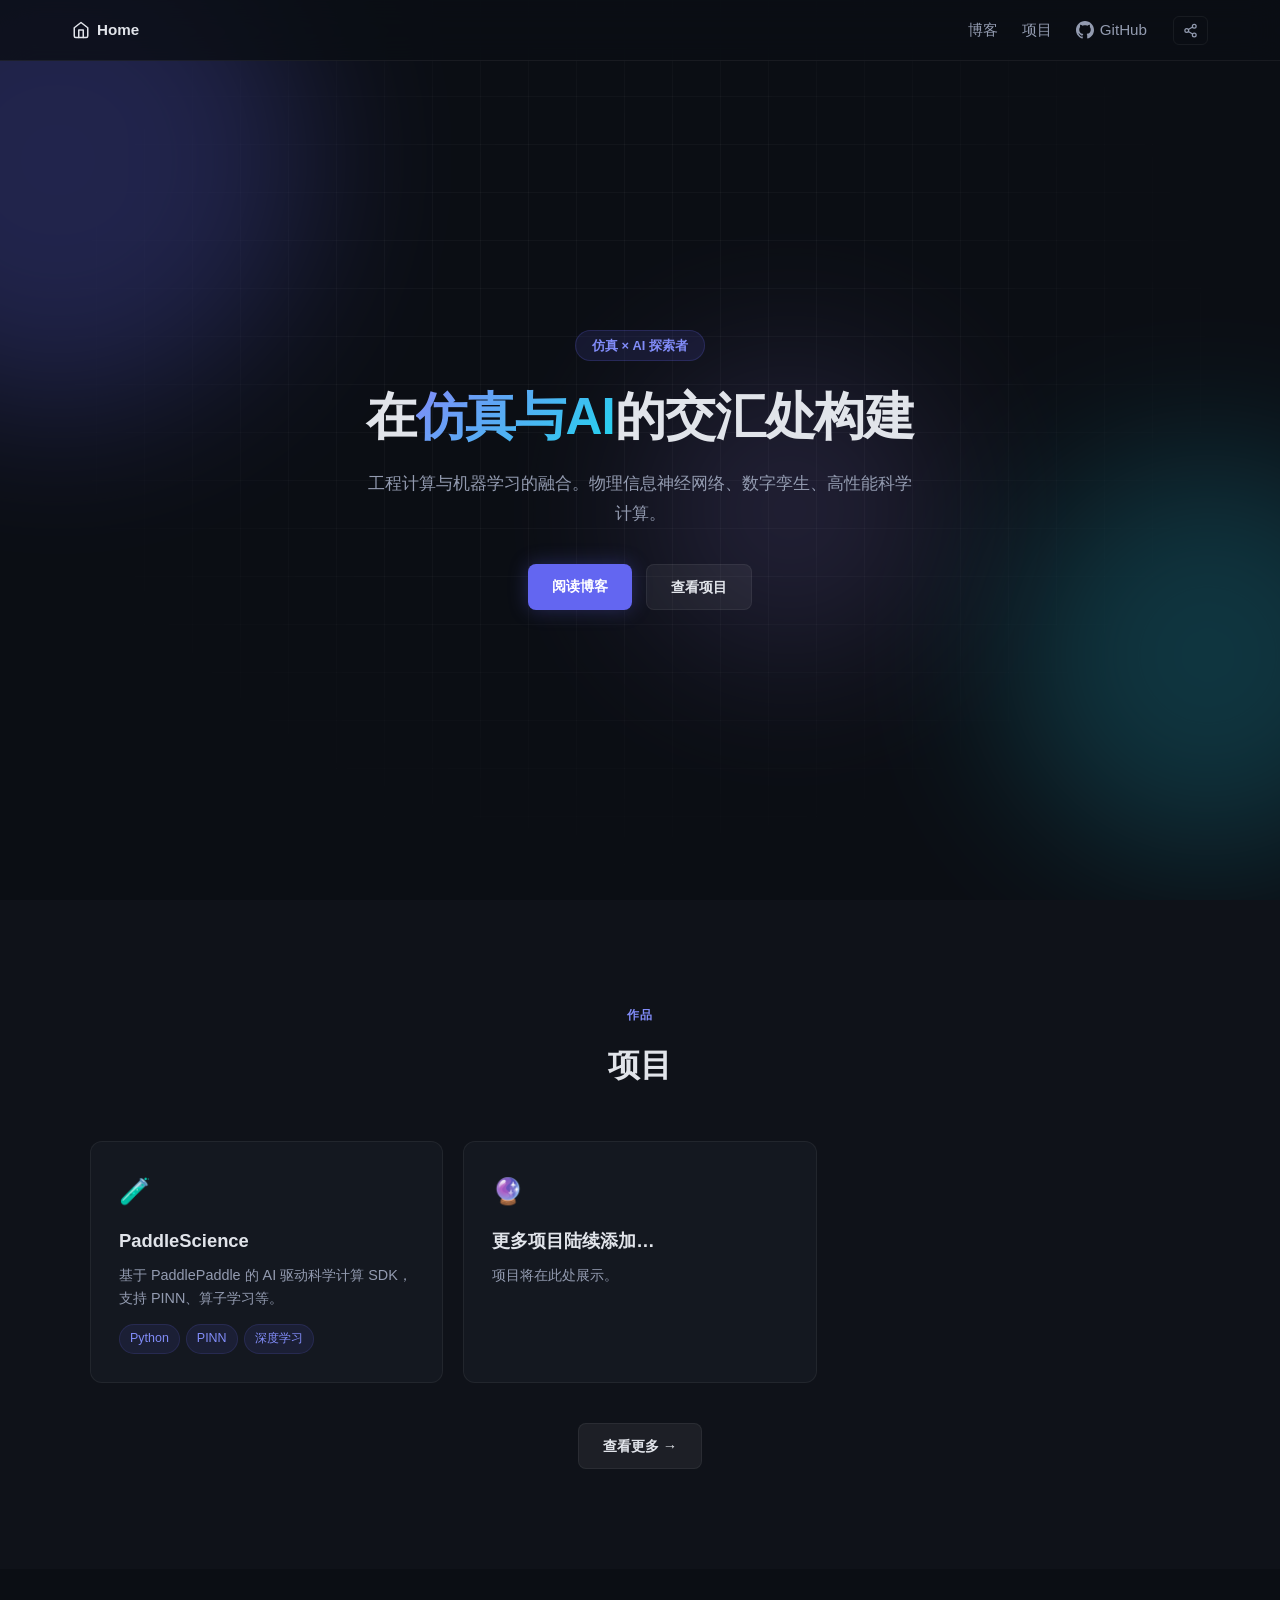
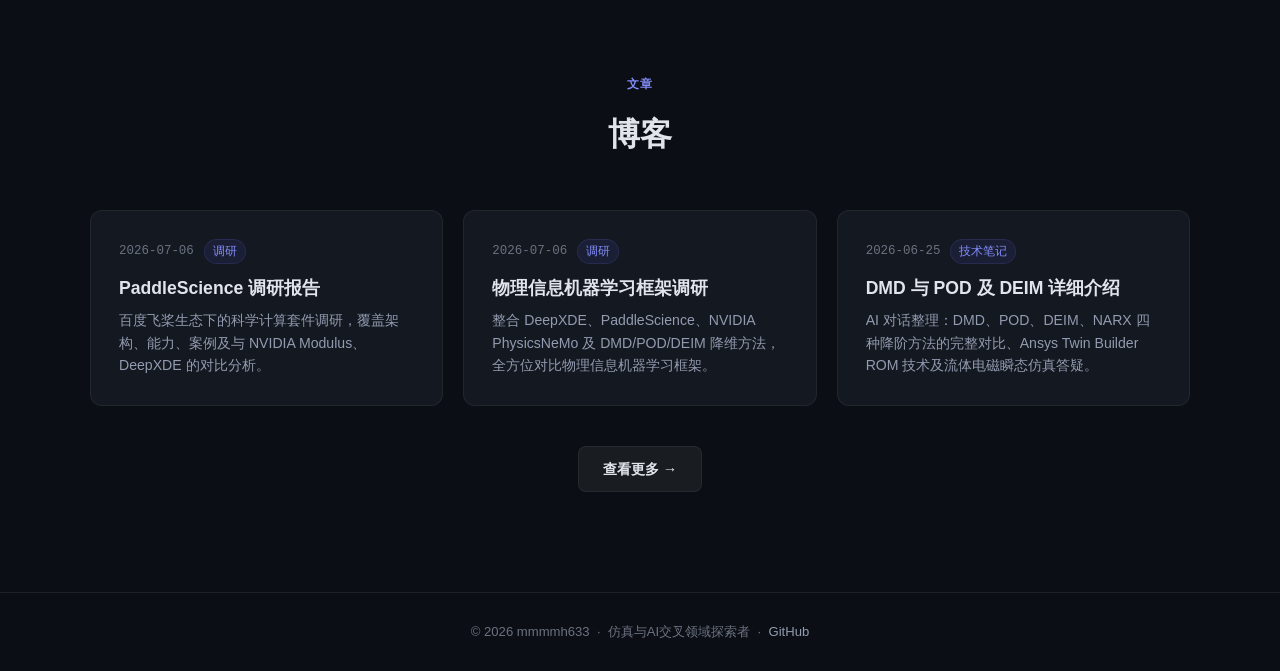
==== commit 0640f0fe: "UI优化：SVG图标(Home/GitHub)、分享按钮调优；博客页磁贴列表+文章详情双视图；页脚分割线" ====
--- a/index.html
+++ b/index.html
@@ -11,15 +11,19 @@
 <!-- 导航 -->
 <nav class="nav">
   <div class="nav-inner">
-    <a href="#" class="logo">🏠 Home</a>
+    <a href="#" class="logo">
+      <svg class="logo-svg" viewBox="0 0 24 24" fill="none" stroke="currentColor" stroke-width="2" stroke-linecap="round" stroke-linejoin="round"><path d="M3 9l9-7 9 7v11a2 2 0 0 1-2 2H5a2 2 0 0 1-2-2z"/><polyline points="9 22 9 12 15 12 15 22"/></svg>
+      Home
+    </a>
     <div class="nav-links">
       <a href="#latest">博客</a>
       <a href="#projects">项目</a>
-      <a href="https://github.com/mmmmh633" target="_blank">
-        <span class="nav-icon">⌘</span>GitHub
+      <a href="https://github.com/mmmmh633" target="_blank" class="nav-icon-link">
+        <svg class="nav-svg" viewBox="0 0 24 24" fill="currentColor"><path d="M12 0C5.37 0 0 5.37 0 12c0 5.3 3.438 9.8 8.205 11.385.6.113.82-.258.82-.577 0-.285-.01-1.04-.015-2.04-3.338.724-4.042-1.61-4.042-1.61-.546-1.385-1.335-1.755-1.335-1.755-1.087-.744.084-.729.084-.729 1.205.084 1.838 1.236 1.838 1.236 1.07 1.835 2.809 1.305 3.495.998.108-.776.417-1.305.76-1.605-2.665-.3-5.466-1.332-5.466-5.93 0-1.31.465-2.38 1.235-3.22-.135-.303-.54-1.523.105-3.176 0 0 1.005-.322 3.3 1.23.96-.267 1.98-.399 3-.405 1.02.006 2.04.138 3 .405 2.28-1.552 3.285-1.23 3.285-1.23.645 1.653.24 2.873.12 3.176.765.84 1.23 1.91 1.23 3.22 0 4.61-2.805 5.625-5.475 5.92.42.36.81 1.096.81 2.22 0 1.605-.015 2.896-.015 3.286 0 .315.21.69.825.57C20.565 21.795 24 17.295 24 12c0-6.63-5.37-12-12-12z"/></svg>
+        GitHub
       </a>
       <button class="nav-share" id="shareBtn" title="分享">
-        <svg width="16" height="16" viewBox="0 0 24 24" fill="none" stroke="currentColor" stroke-width="2" stroke-linecap="round" stroke-linejoin="round"><circle cx="18" cy="5" r="3"/><circle cx="6" cy="12" r="3"/><circle cx="18" cy="19" r="3"/><line x1="8.59" y1="13.51" x2="15.42" y2="17.49"/><line x1="15.41" y1="6.51" x2="8.59" y2="10.49"/></svg>
+        <svg viewBox="0 0 24 24" fill="none" stroke="currentColor" stroke-width="2" stroke-linecap="round" stroke-linejoin="round"><circle cx="18" cy="5" r="3"/><circle cx="6" cy="12" r="3"/><circle cx="18" cy="19" r="3"/><line x1="8.59" y1="13.51" x2="15.42" y2="17.49"/><line x1="15.41" y1="6.51" x2="8.59" y2="10.49"/></svg>
       </button>
     </div>
   </div>
--- a/style.css
+++ b/style.css
@@ -61,31 +61,35 @@
 .logo {
   font-size: .95em; font-weight: 600;
   color: var(--text);
-  display: flex; align-items: center; gap: 0;
+  display: flex; align-items: center; gap: 7px;
   transition: color .2s;
 }
 .logo:hover { color: var(--accent2); }
-
-.nav-links { display: flex; gap: 28px; align-items: center; }
+.logo-svg, .nav-svg { width: 18px; height: 18px; flex-shrink: 0; }
+
+.nav-links { display: flex; gap: 24px; align-items: center; }
 .nav-links a {
   font-size: .95em; color: var(--text2);
   transition: color .2s;
   font-weight: 500;
-  display: flex; align-items: center; gap: 5px;
+  display: flex; align-items: center; gap: 6px;
 }
 .nav-links a:hover { color: var(--text); }
 .nav-links a.active { color: var(--accent2); font-weight: 600; }
-.nav-icon { font-size: 1.1em; }
-
-/* Share button */
+.nav-links a:hover .nav-svg { color: var(--text); }
+.nav-links a.active .nav-svg { color: var(--accent2); }
+.nav-svg { color: var(--text2); transition: color .2s; }
+
+/* Share button — subtle inline */
 .nav-share {
   background: none; border: 1px solid var(--border);
-  border-radius: 6px; padding: 5px 8px;
+  border-radius: 6px; padding: 6px 9px;
   cursor: pointer; color: var(--text2);
   display: flex; align-items: center;
-  transition: all .2s;
-}
-.nav-share:hover { color: var(--text); border-color: var(--border-hover); background: rgba(255,255,255,.05); }
+  transition: all .2s; margin-left: 2px;
+}
+.nav-share svg { width: 15px; height: 15px; }
+.nav-share:hover { color: var(--accent2); border-color: var(--accent2); }
 .nav-share.copied { color: var(--green); border-color: var(--green); }
 
 /* ===== Hero ===== */
@@ -263,9 +267,9 @@
 
 /* ===== Footer ===== */
 footer {
-  padding: 24px 24px; text-align: center;
+  padding: 28px 24px; text-align: center;
   font-size: .82em; color: var(--text3);
-  border-top: 1px solid var(--border);
+  border-top: 1px solid rgba(255,255,255,.08);
 }
 footer a { color: var(--text2); transition: color .2s; }
 footer a:hover { color: var(--accent2); }
@@ -374,6 +378,21 @@
 }
 .blog-welcome p { color: var(--text2); margin-top: 8px; }
 
+/* blog cards view (list mode) */
+.blog-cards-view .section-header { margin-bottom: 40px; }
+.blog-cards-view .blog-grid { padding: 0; }
+
+/* back to list button */
+.back-to-list {
+  display: inline-flex; align-items: center; gap: 4px;
+  padding: 6px 14px; margin-bottom: 24px;
+  background: var(--surface);
+  border: 1px solid var(--border); border-radius: var(--radius-sm);
+  color: var(--text2); font-size: .85em; cursor: pointer;
+  transition: all .2s; font-family: var(--font);
+}
+.back-to-list:hover { color: var(--accent2); border-color: var(--accent2); }
+
 /* blog article */
 .blog-article { animation: fadeUp .35s ease; }
 
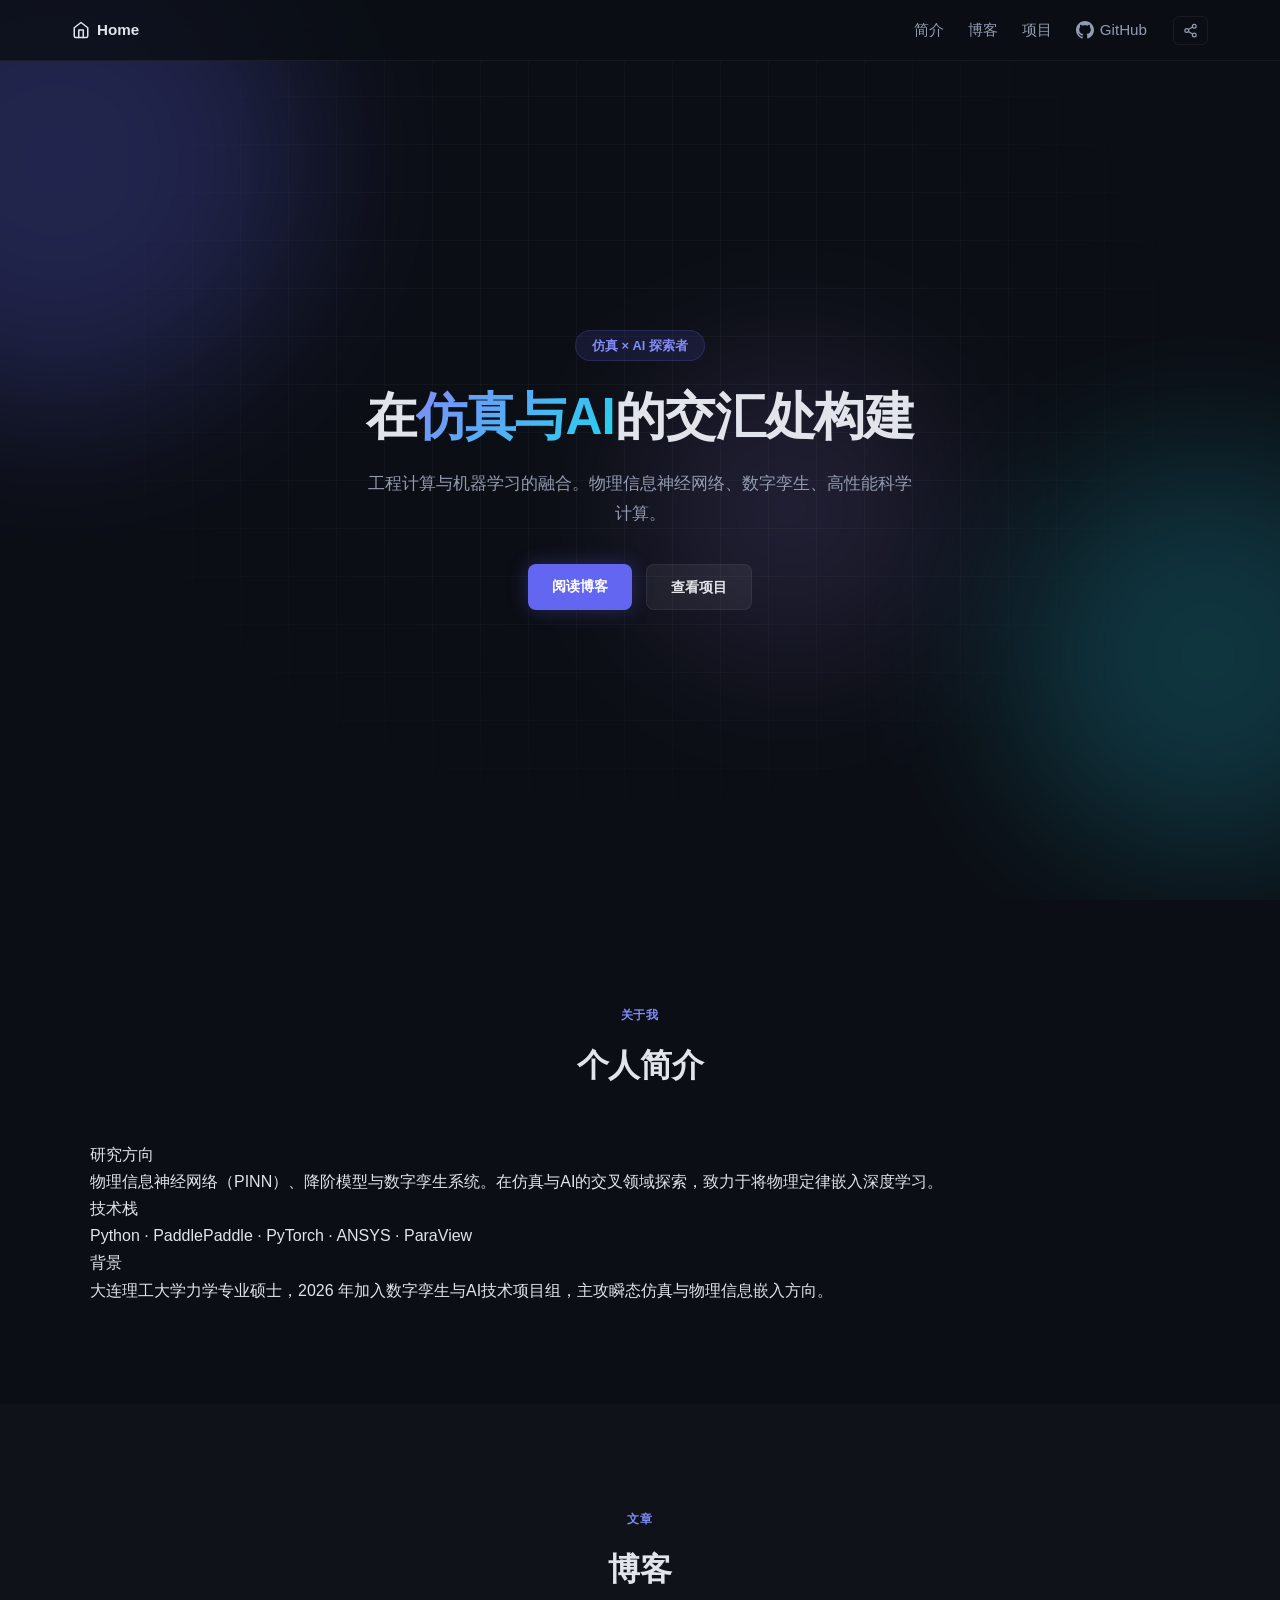
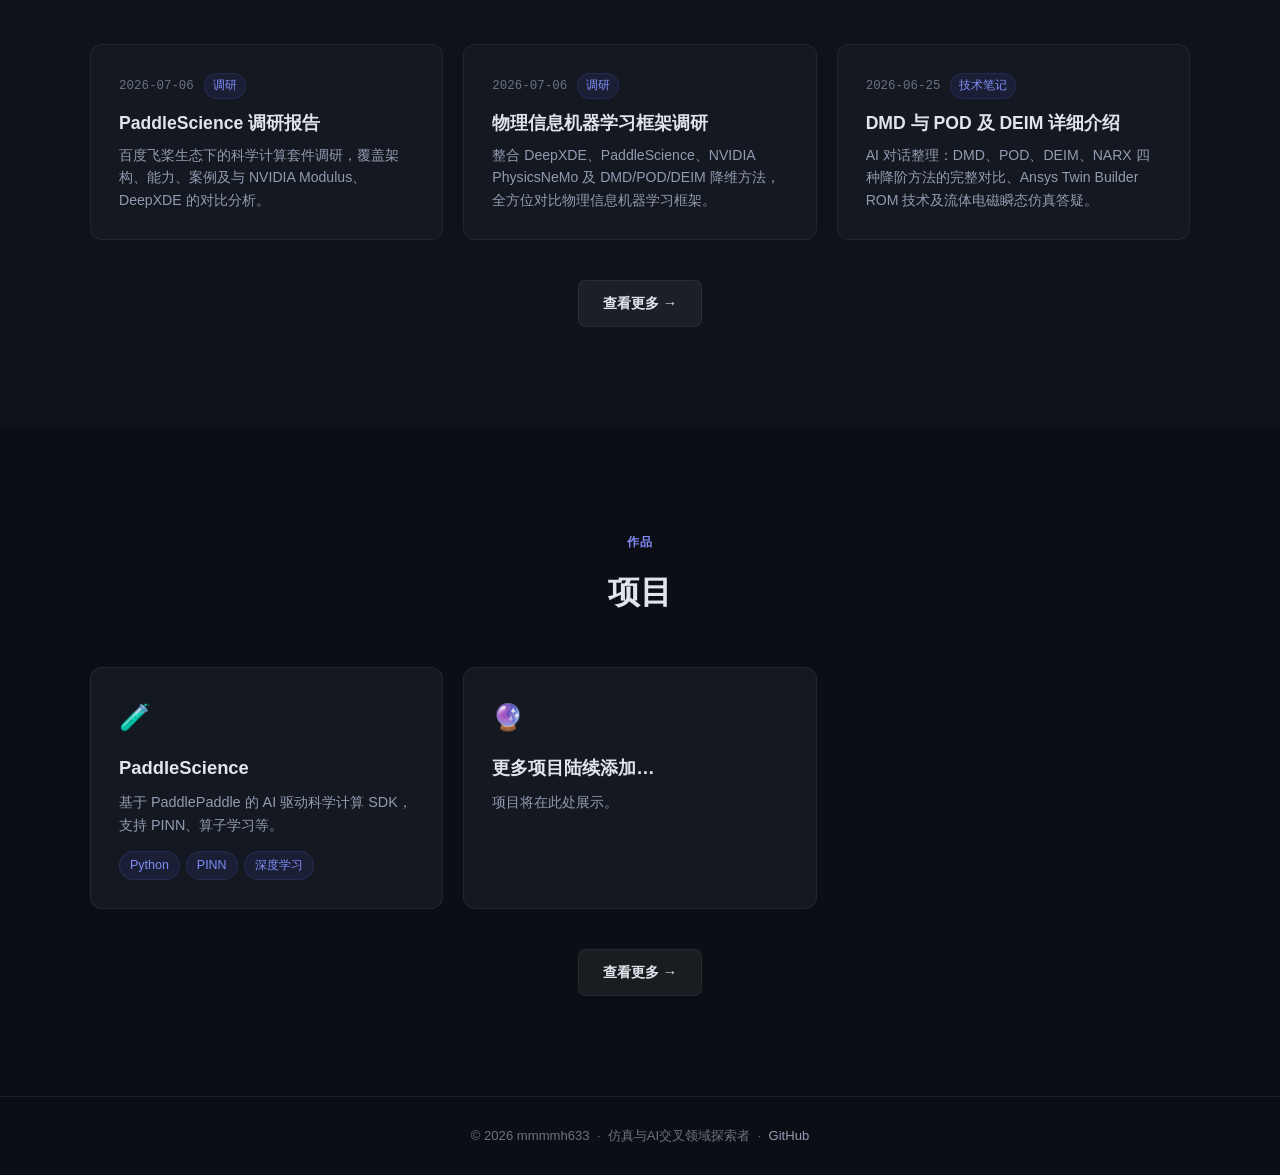
==== commit 625f2bb9: "微调：博客磁贴移至项目上方，导航新增「简介」链接，补充个人简介区块" ====
--- a/index.html
+++ b/index.html
@@ -16,6 +16,7 @@
       Home
     </a>
     <div class="nav-links">
+      <a href="#about">简介</a>
       <a href="#latest">博客</a>
       <a href="#projects">项目</a>
       <a href="https://github.com/mmmmh633" target="_blank" class="nav-icon-link">
@@ -46,8 +47,48 @@
   </div>
 </section>
 
+<!-- 个人简介 -->
+<section class="section" id="about">
+  <div class="container">
+    <div class="section-header">
+      <span class="section-tag">关于我</span>
+      <h2>个人简介</h2>
+    </div>
+    <div class="about-card">
+      <div class="about-highlights">
+        <div class="highlight">
+          <span class="highlight-label">研究方向</span>
+          <p>物理信息神经网络（PINN）、降阶模型与数字孪生系统。在仿真与AI的交叉领域探索，致力于将物理定律嵌入深度学习。</p>
+        </div>
+        <div class="highlight">
+          <span class="highlight-label">技术栈</span>
+          <p>Python · PaddlePaddle · PyTorch · ANSYS · ParaView</p>
+        </div>
+        <div class="highlight">
+          <span class="highlight-label">背景</span>
+          <p>大连理工大学力学专业硕士，2026 年加入数字孪生与AI技术项目组，主攻瞬态仿真与物理信息嵌入方向。</p>
+        </div>
+      </div>
+    </div>
+  </div>
+</section>
+
+<!-- 最新文章磁贴 -->
+<section class="section section-alt" id="latest">
+  <div class="container">
+    <div class="section-header">
+      <span class="section-tag">文章</span>
+      <h2>博客</h2>
+    </div>
+    <div class="blog-grid" id="homeBlogGrid"></div>
+    <div class="view-more">
+      <a href="blog.html" class="btn-secondary">查看更多 →</a>
+    </div>
+  </div>
+</section>
+
 <!-- 项目 -->
-<section class="section section-alt" id="projects">
+<section class="section" id="projects">
   <div class="container">
     <div class="section-header">
       <span class="section-tag">作品</span>
@@ -74,20 +115,6 @@
   </div>
 </section>
 
-<!-- 最新文章磁贴 -->
-<section class="section" id="latest">
-  <div class="container">
-    <div class="section-header">
-      <span class="section-tag">文章</span>
-      <h2>博客</h2>
-    </div>
-    <div class="blog-grid" id="homeBlogGrid"></div>
-    <div class="view-more">
-      <a href="blog.html" class="btn-secondary">查看更多 →</a>
-    </div>
-  </div>
-</section>
-
 <!-- 页脚 -->
 <footer>
   <div class="container">
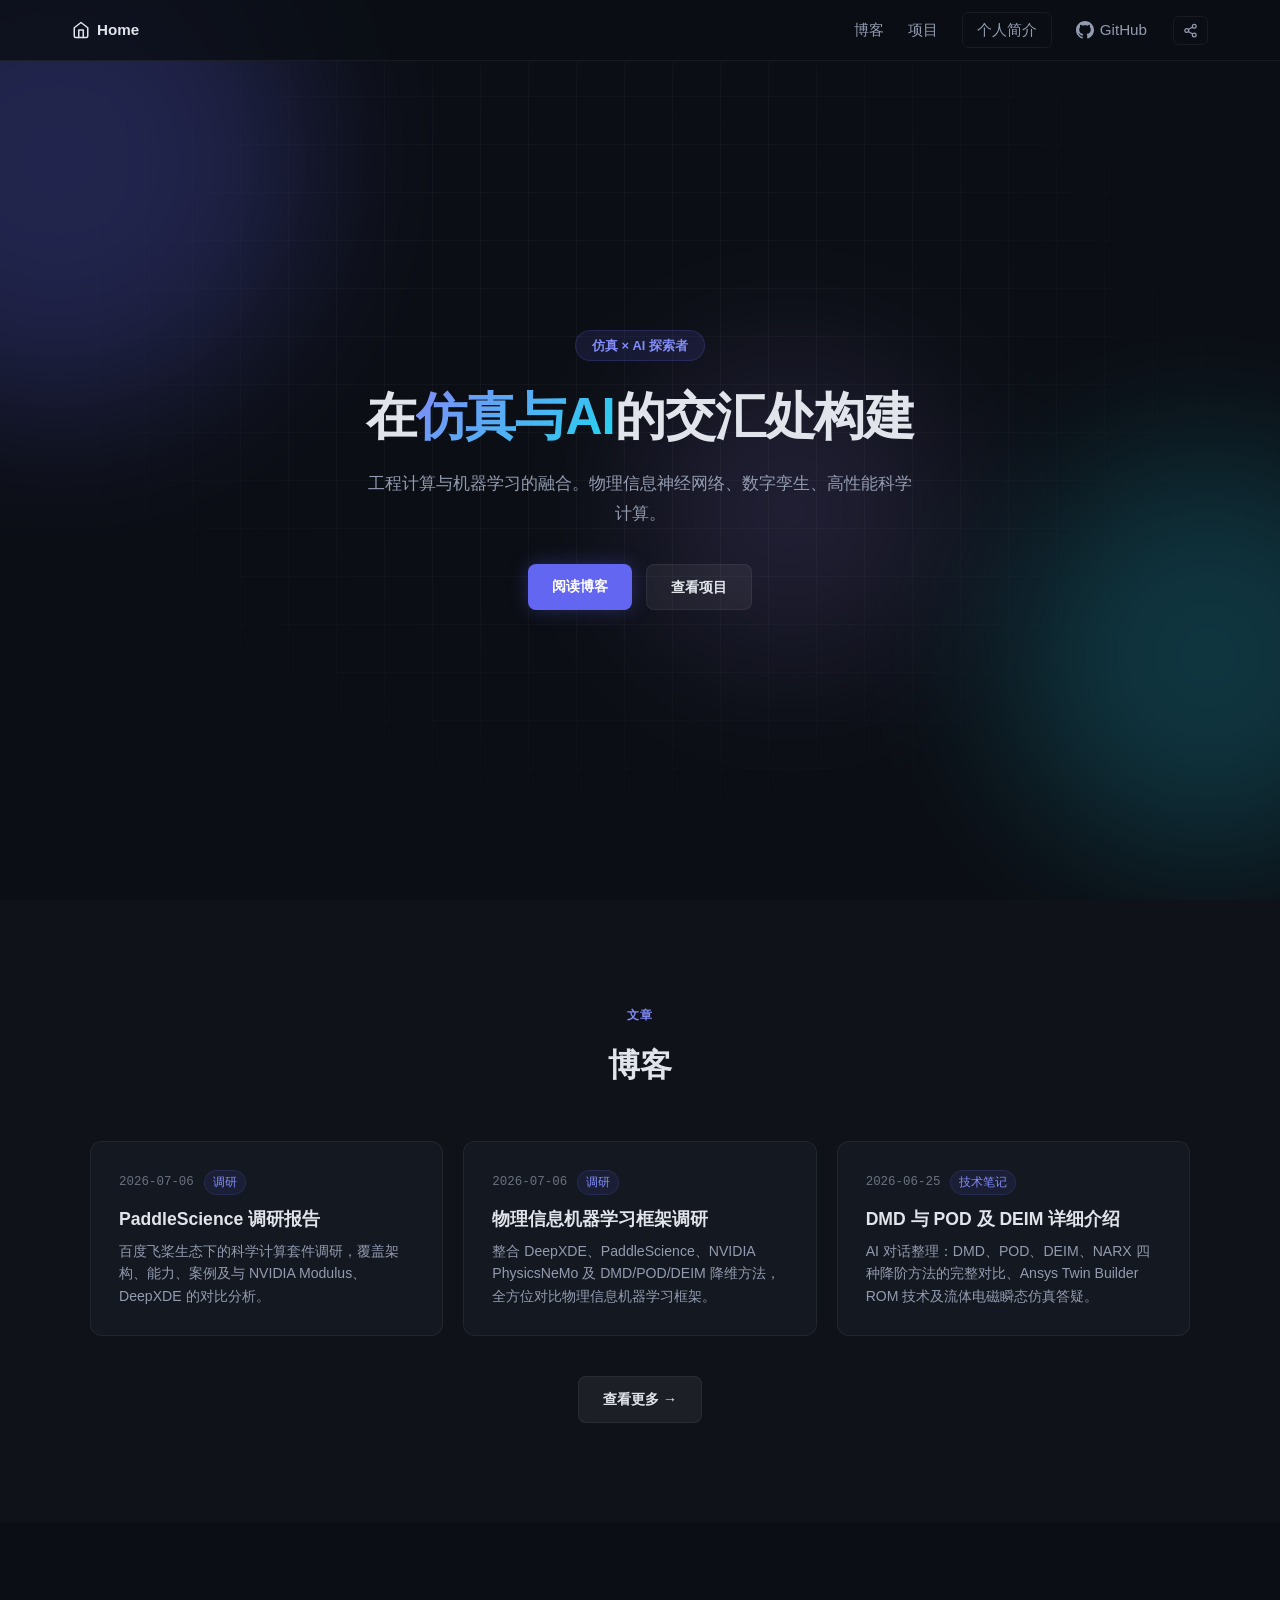
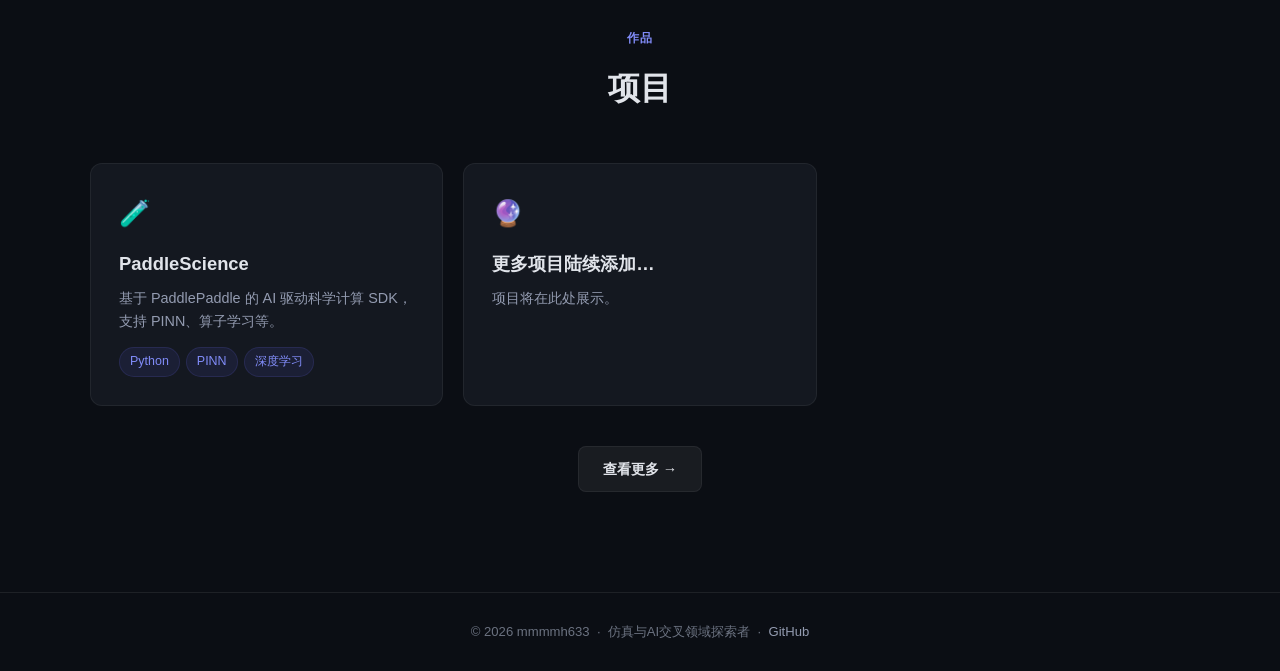
==== commit e8b0a7bb: "调整：首页移出个人简介区块，右上角改为按钮跳转about.html；新建空白简介页" ====
--- a/index.html
+++ b/index.html
@@ -16,9 +16,9 @@
       Home
     </a>
     <div class="nav-links">
-      <a href="#about">简介</a>
       <a href="#latest">博客</a>
       <a href="#projects">项目</a>
+      <a href="about.html" class="nav-btn">个人简介</a>
       <a href="https://github.com/mmmmh633" target="_blank" class="nav-icon-link">
         <svg class="nav-svg" viewBox="0 0 24 24" fill="currentColor"><path d="M12 0C5.37 0 0 5.37 0 12c0 5.3 3.438 9.8 8.205 11.385.6.113.82-.258.82-.577 0-.285-.01-1.04-.015-2.04-3.338.724-4.042-1.61-4.042-1.61-.546-1.385-1.335-1.755-1.335-1.755-1.087-.744.084-.729.084-.729 1.205.084 1.838 1.236 1.838 1.236 1.07 1.835 2.809 1.305 3.495.998.108-.776.417-1.305.76-1.605-2.665-.3-5.466-1.332-5.466-5.93 0-1.31.465-2.38 1.235-3.22-.135-.303-.54-1.523.105-3.176 0 0 1.005-.322 3.3 1.23.96-.267 1.98-.399 3-.405 1.02.006 2.04.138 3 .405 2.28-1.552 3.285-1.23 3.285-1.23.645 1.653.24 2.873.12 3.176.765.84 1.23 1.91 1.23 3.22 0 4.61-2.805 5.625-5.475 5.92.42.36.81 1.096.81 2.22 0 1.605-.015 2.896-.015 3.286 0 .315.21.69.825.57C20.565 21.795 24 17.295 24 12c0-6.63-5.37-12-12-12z"/></svg>
         GitHub
@@ -43,32 +43,6 @@
     <div class="hero-links">
       <a href="#latest" class="btn-primary">阅读博客</a>
       <a href="#projects" class="btn-secondary">查看项目</a>
-    </div>
-  </div>
-</section>
-
-<!-- 个人简介 -->
-<section class="section" id="about">
-  <div class="container">
-    <div class="section-header">
-      <span class="section-tag">关于我</span>
-      <h2>个人简介</h2>
-    </div>
-    <div class="about-card">
-      <div class="about-highlights">
-        <div class="highlight">
-          <span class="highlight-label">研究方向</span>
-          <p>物理信息神经网络（PINN）、降阶模型与数字孪生系统。在仿真与AI的交叉领域探索，致力于将物理定律嵌入深度学习。</p>
-        </div>
-        <div class="highlight">
-          <span class="highlight-label">技术栈</span>
-          <p>Python · PaddlePaddle · PyTorch · ANSYS · ParaView</p>
-        </div>
-        <div class="highlight">
-          <span class="highlight-label">背景</span>
-          <p>大连理工大学力学专业硕士，2026 年加入数字孪生与AI技术项目组，主攻瞬态仿真与物理信息嵌入方向。</p>
-        </div>
-      </div>
     </div>
   </div>
 </section>
--- a/style.css
+++ b/style.css
@@ -92,6 +92,16 @@
 .nav-share:hover { color: var(--accent2); border-color: var(--accent2); }
 .nav-share.copied { color: var(--green); border-color: var(--green); }
 
+/* Nav button (个人简介) */
+.nav-btn {
+  padding: 4px 14px; border-radius: 6px;
+  border: 1px solid var(--border);
+  font-size: .88em; font-weight: 500;
+  color: var(--text2) !important;
+  transition: all .2s;
+}
+.nav-btn:hover { color: var(--accent2) !important; border-color: var(--accent2); }
+
 /* ===== Hero ===== */
 .hero {
   position: relative;
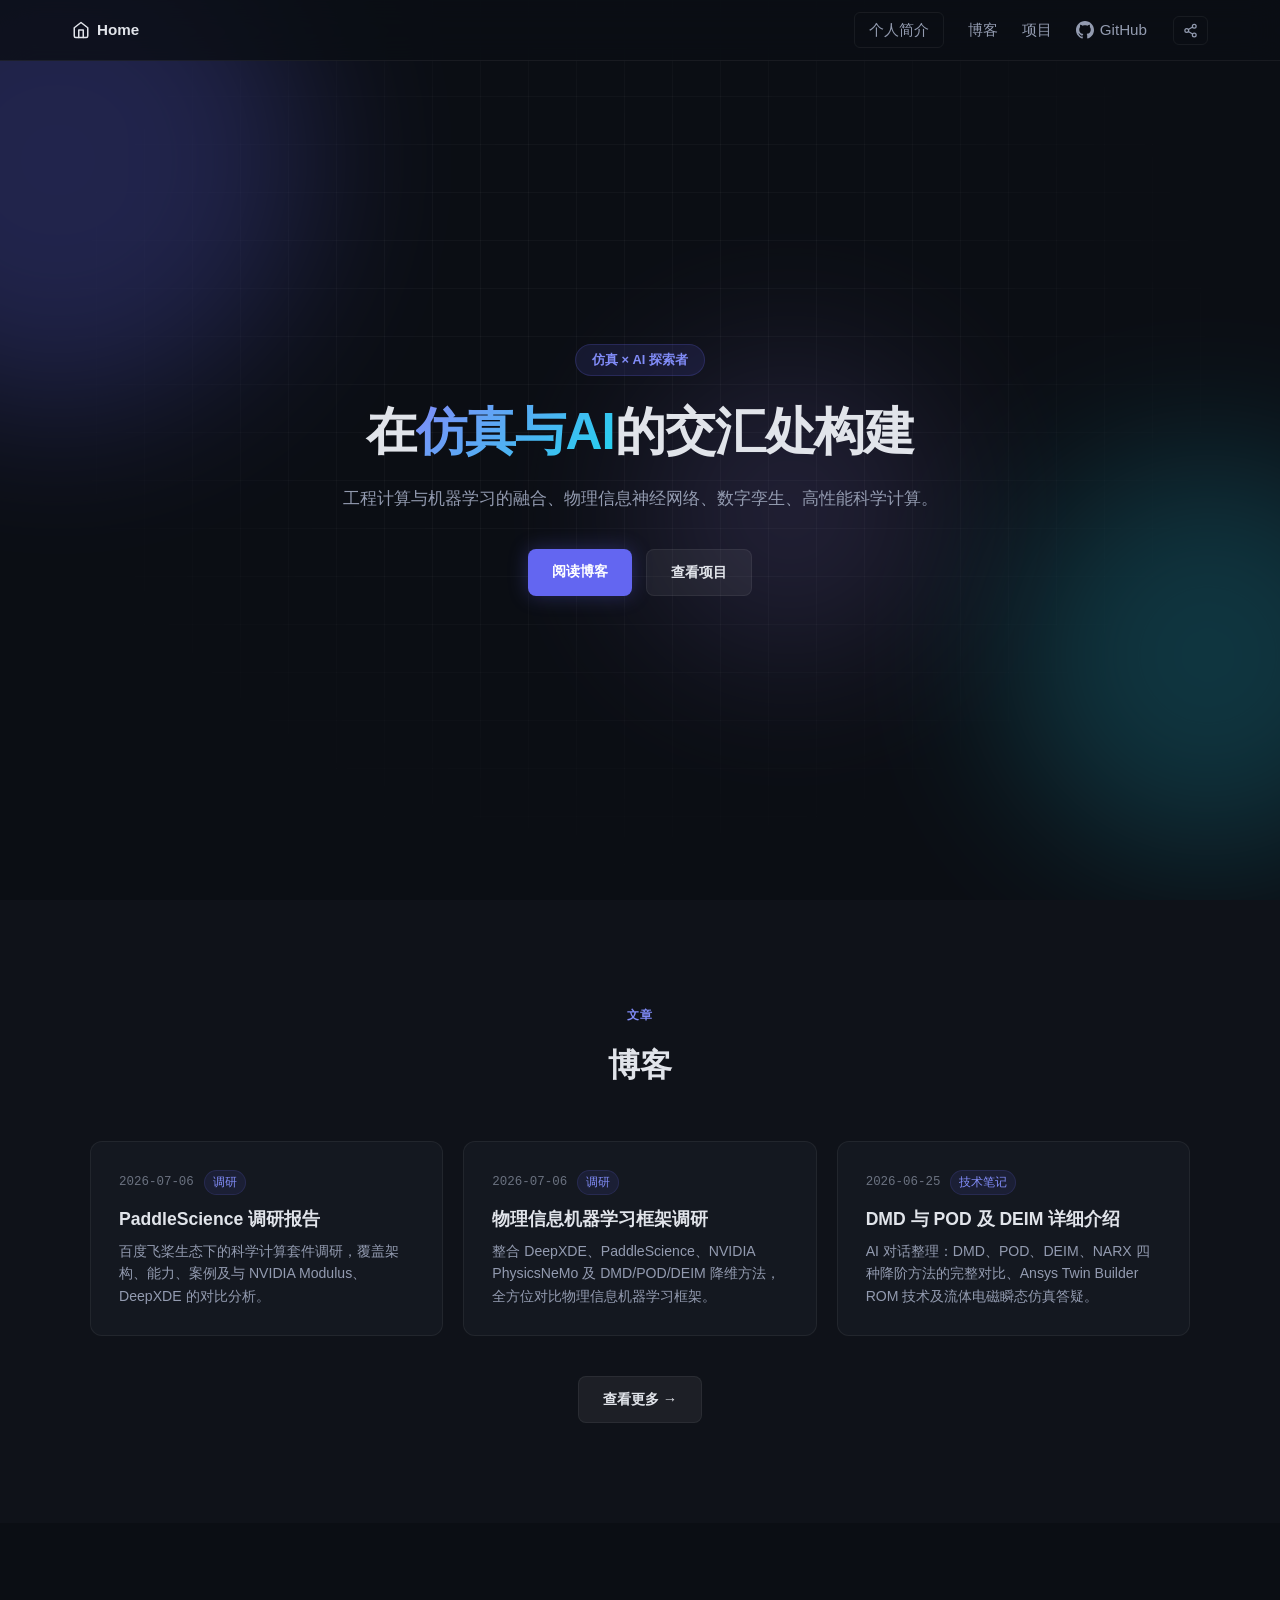
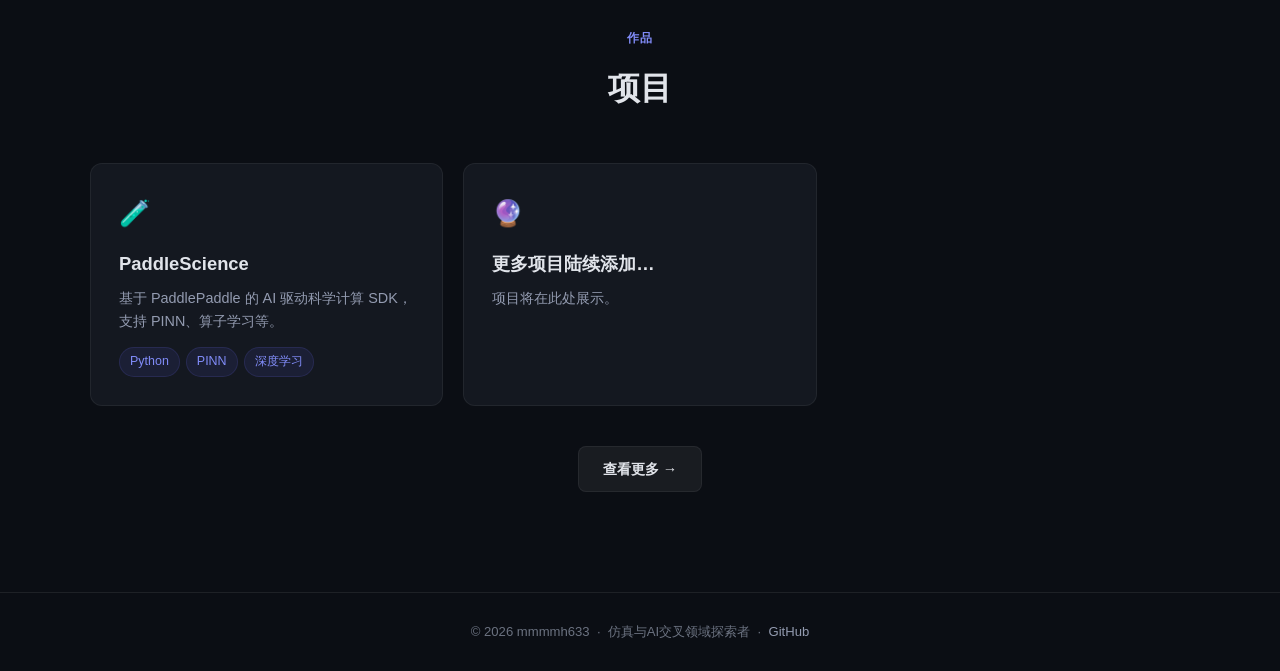
==== commit d17693b8: "微调：个人简介按钮置顶；hero描述合并为一行" ====
--- a/index.html
+++ b/index.html
@@ -16,9 +16,9 @@
       Home
     </a>
     <div class="nav-links">
+      <a href="about.html" class="nav-btn">个人简介</a>
       <a href="#latest">博客</a>
       <a href="#projects">项目</a>
-      <a href="about.html" class="nav-btn">个人简介</a>
       <a href="https://github.com/mmmmh633" target="_blank" class="nav-icon-link">
         <svg class="nav-svg" viewBox="0 0 24 24" fill="currentColor"><path d="M12 0C5.37 0 0 5.37 0 12c0 5.3 3.438 9.8 8.205 11.385.6.113.82-.258.82-.577 0-.285-.01-1.04-.015-2.04-3.338.724-4.042-1.61-4.042-1.61-.546-1.385-1.335-1.755-1.335-1.755-1.087-.744.084-.729.084-.729 1.205.084 1.838 1.236 1.838 1.236 1.07 1.835 2.809 1.305 3.495.998.108-.776.417-1.305.76-1.605-2.665-.3-5.466-1.332-5.466-5.93 0-1.31.465-2.38 1.235-3.22-.135-.303-.54-1.523.105-3.176 0 0 1.005-.322 3.3 1.23.96-.267 1.98-.399 3-.405 1.02.006 2.04.138 3 .405 2.28-1.552 3.285-1.23 3.285-1.23.645 1.653.24 2.873.12 3.176.765.84 1.23 1.91 1.23 3.22 0 4.61-2.805 5.625-5.475 5.92.42.36.81 1.096.81 2.22 0 1.605-.015 2.896-.015 3.286 0 .315.21.69.825.57C20.565 21.795 24 17.295 24 12c0-6.63-5.37-12-12-12z"/></svg>
         GitHub
@@ -39,7 +39,7 @@
   <div class="hero-content">
     <div class="hero-tag">仿真 × AI 探索者</div>
     <h1>在<span class="gradient-text">仿真与AI</span>的交汇处构建</h1>
-    <p class="hero-desc">工程计算与机器学习的融合。物理信息神经网络、数字孪生、高性能科学计算。</p>
+    <p class="hero-desc">工程计算与机器学习的融合、物理信息神经网络、数字孪生、高性能科学计算。</p>
     <div class="hero-links">
       <a href="#latest" class="btn-primary">阅读博客</a>
       <a href="#projects" class="btn-secondary">查看项目</a>
--- a/style.css
+++ b/style.css
@@ -147,8 +147,9 @@
 }
 .hero-desc {
   font-size: 1.08em; color: var(--text2);
-  line-height: 1.7; max-width: 560px;
+  line-height: 1.7; max-width: 620px;
   margin: 0 auto 36px;
+  white-space: nowrap;
 }
 .hero-links { display: flex; gap: 14px; justify-content: center; flex-wrap: wrap; }
 .btn-primary, .btn-secondary {
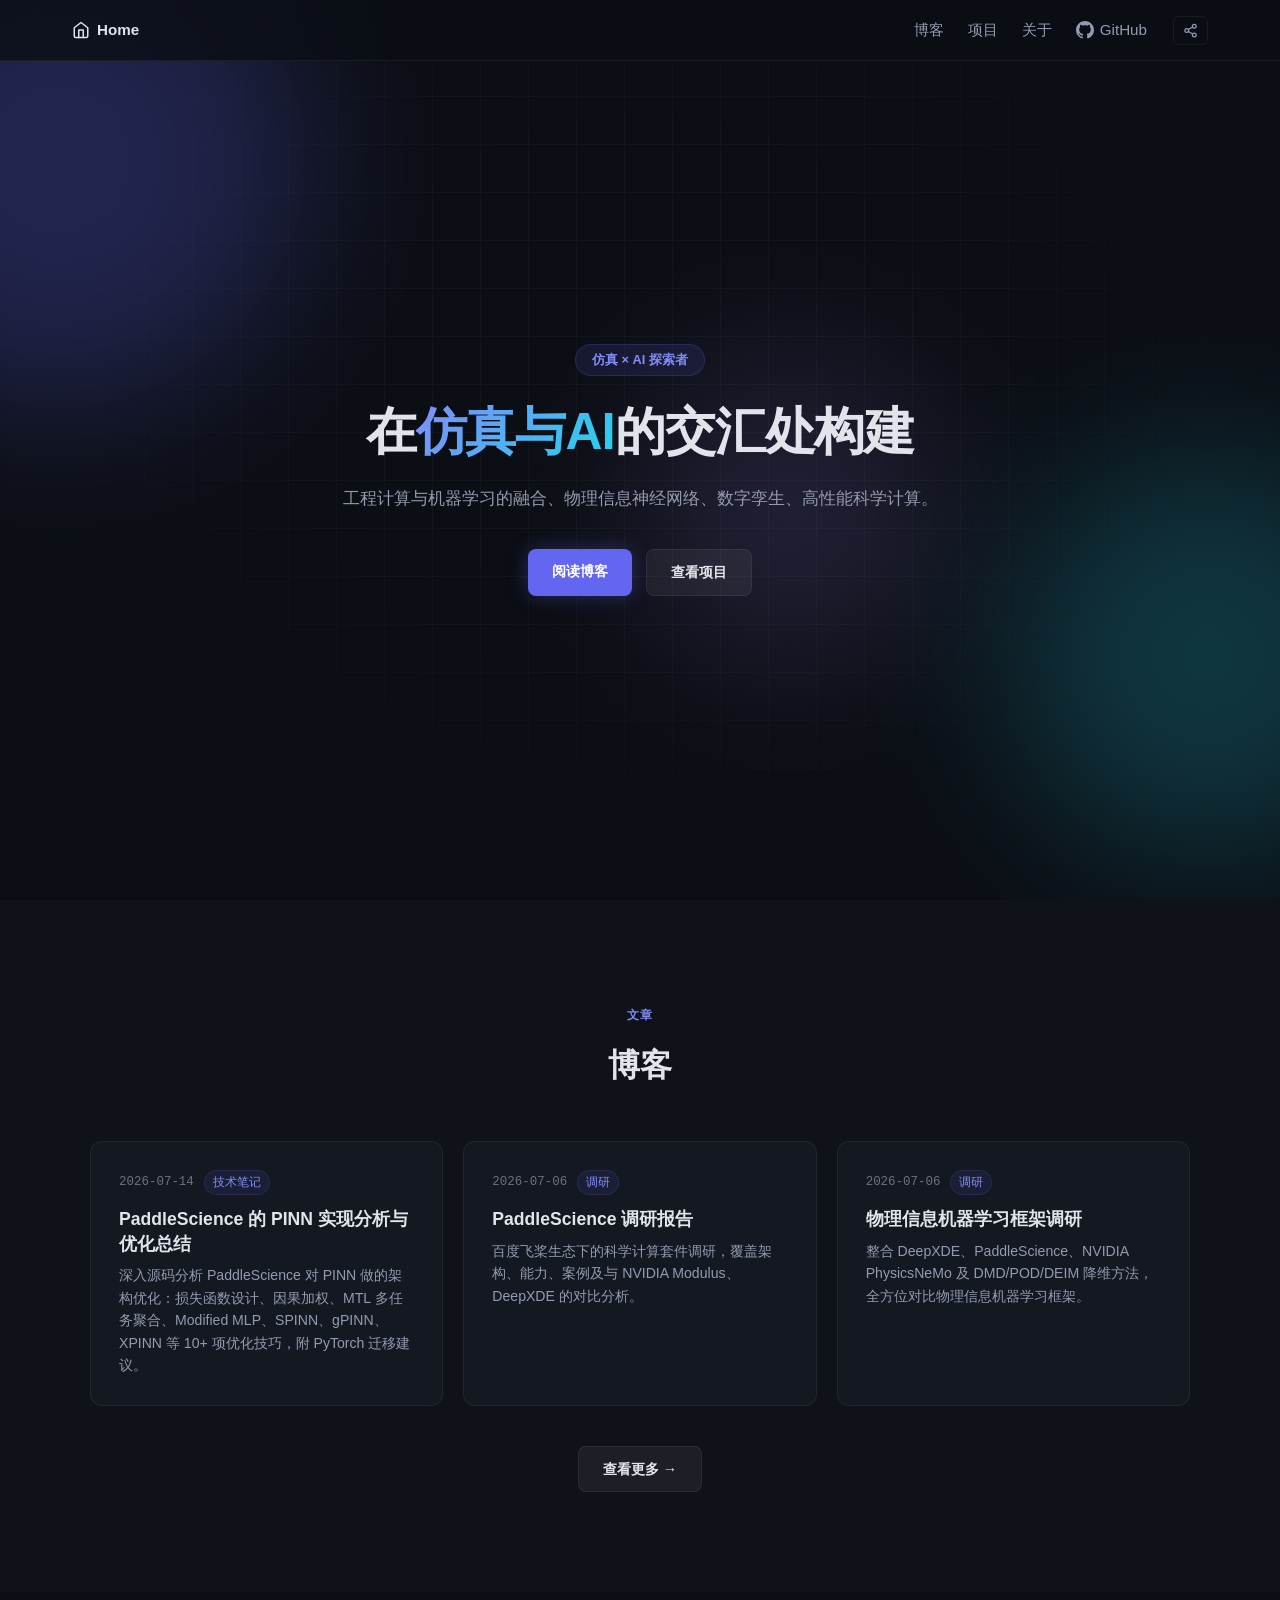
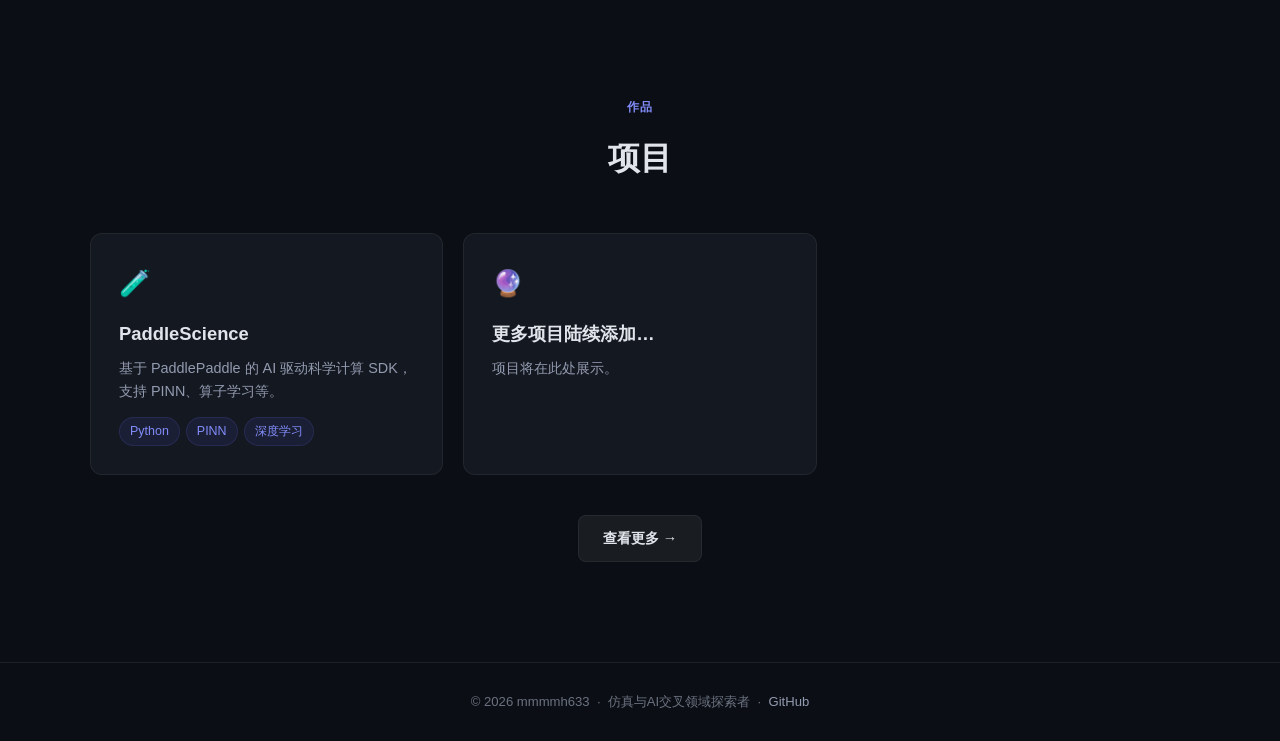
==== commit 8c3e341d: "更新导航栏：调整菜单顺序和样式" ====
--- a/index.html
+++ b/index.html
@@ -16,10 +16,10 @@
       Home
     </a>
     <div class="nav-links">
-      <a href="about.html" class="nav-btn">个人简介</a>
-      <a href="#latest">博客</a>
-      <a href="#projects">项目</a>
-      <a href="https://github.com/mmmmh633" target="_blank" class="nav-icon-link">
+      <a href="#latest", class="nav-icon-link">博客</a>
+      <a href="#projects", class="nav-icon-link">项目</a>
+      <a href="about.html", class="nav-icon-link">关于</a>
+      <a href="https://github.com/mmmmh633", target="_blank", class="nav-icon-link">
         <svg class="nav-svg" viewBox="0 0 24 24" fill="currentColor"><path d="M12 0C5.37 0 0 5.37 0 12c0 5.3 3.438 9.8 8.205 11.385.6.113.82-.258.82-.577 0-.285-.01-1.04-.015-2.04-3.338.724-4.042-1.61-4.042-1.61-.546-1.385-1.335-1.755-1.335-1.755-1.087-.744.084-.729.084-.729 1.205.084 1.838 1.236 1.838 1.236 1.07 1.835 2.809 1.305 3.495.998.108-.776.417-1.305.76-1.605-2.665-.3-5.466-1.332-5.466-5.93 0-1.31.465-2.38 1.235-3.22-.135-.303-.54-1.523.105-3.176 0 0 1.005-.322 3.3 1.23.96-.267 1.98-.399 3-.405 1.02.006 2.04.138 3 .405 2.28-1.552 3.285-1.23 3.285-1.23.645 1.653.24 2.873.12 3.176.765.84 1.23 1.91 1.23 3.22 0 4.61-2.805 5.625-5.475 5.92.42.36.81 1.096.81 2.22 0 1.605-.015 2.896-.015 3.286 0 .315.21.69.825.57C20.565 21.795 24 17.295 24 12c0-6.63-5.37-12-12-12z"/></svg>
         GitHub
       </a>
